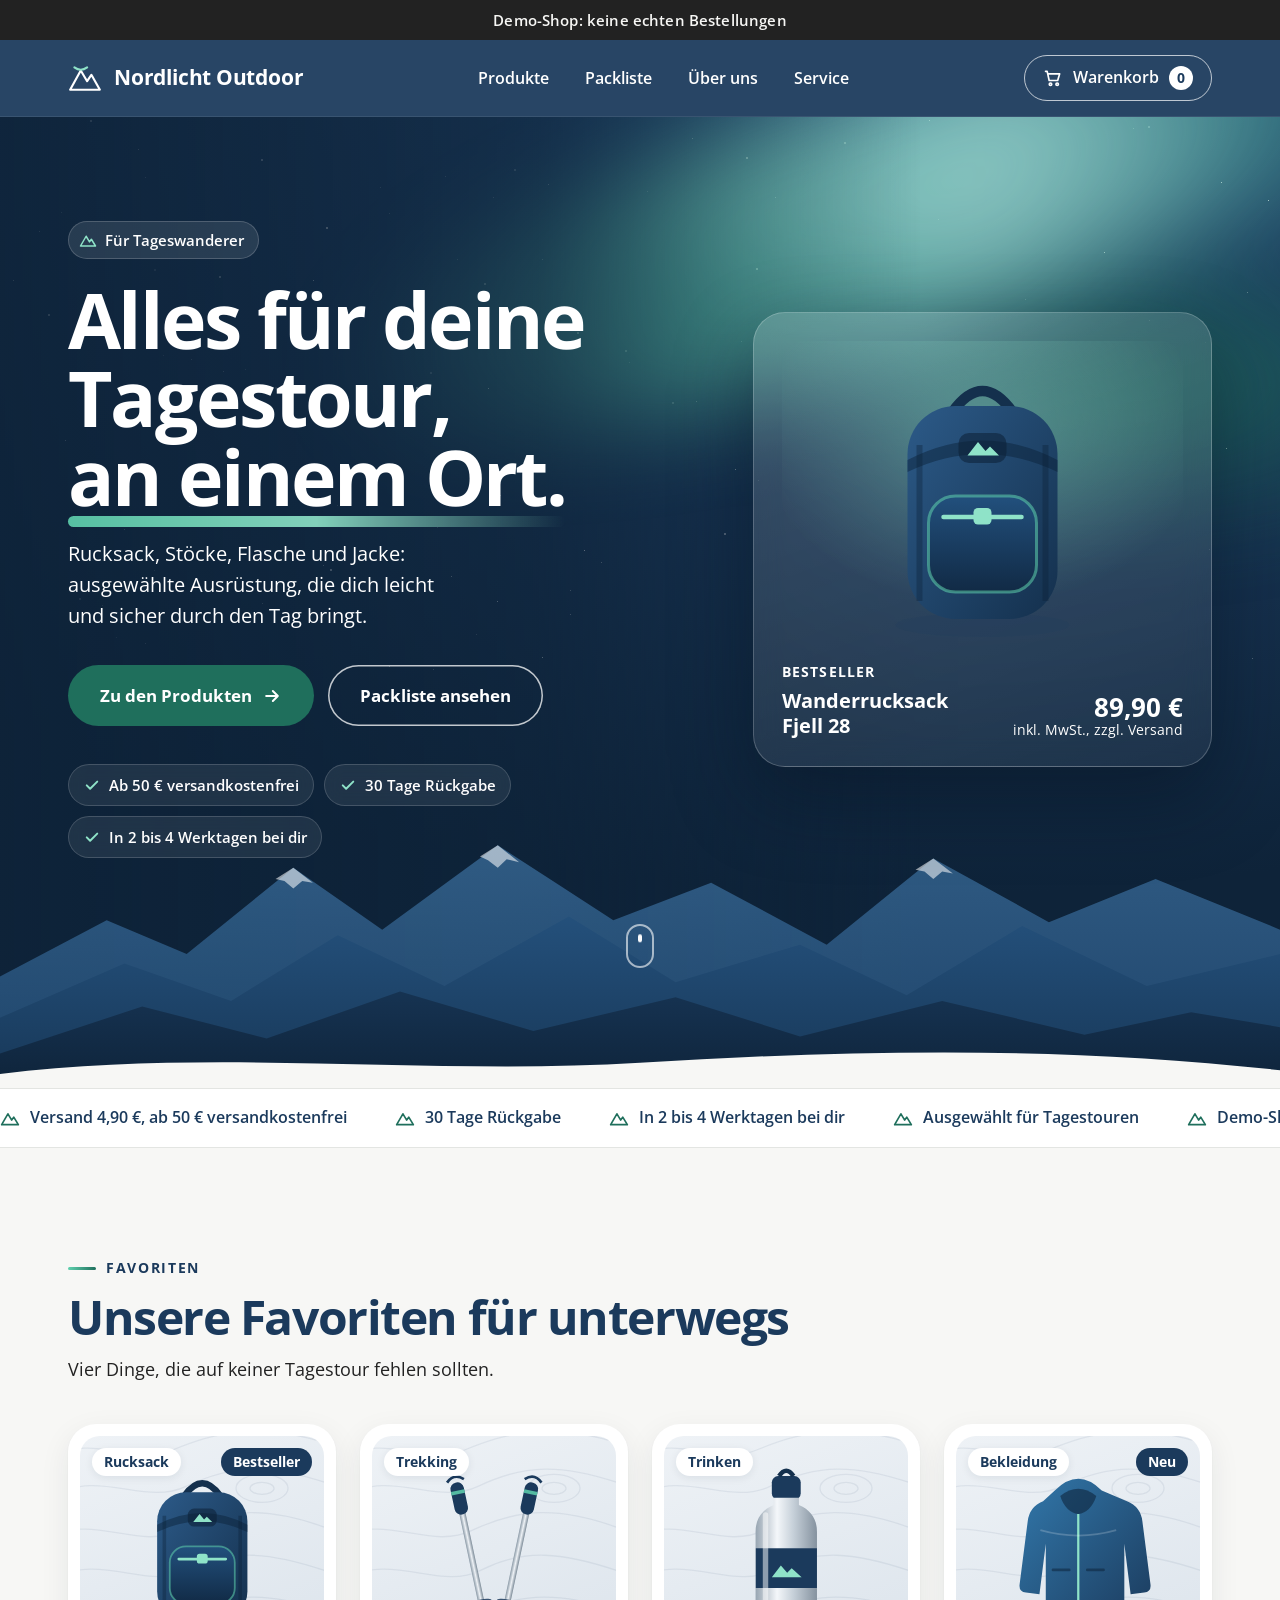
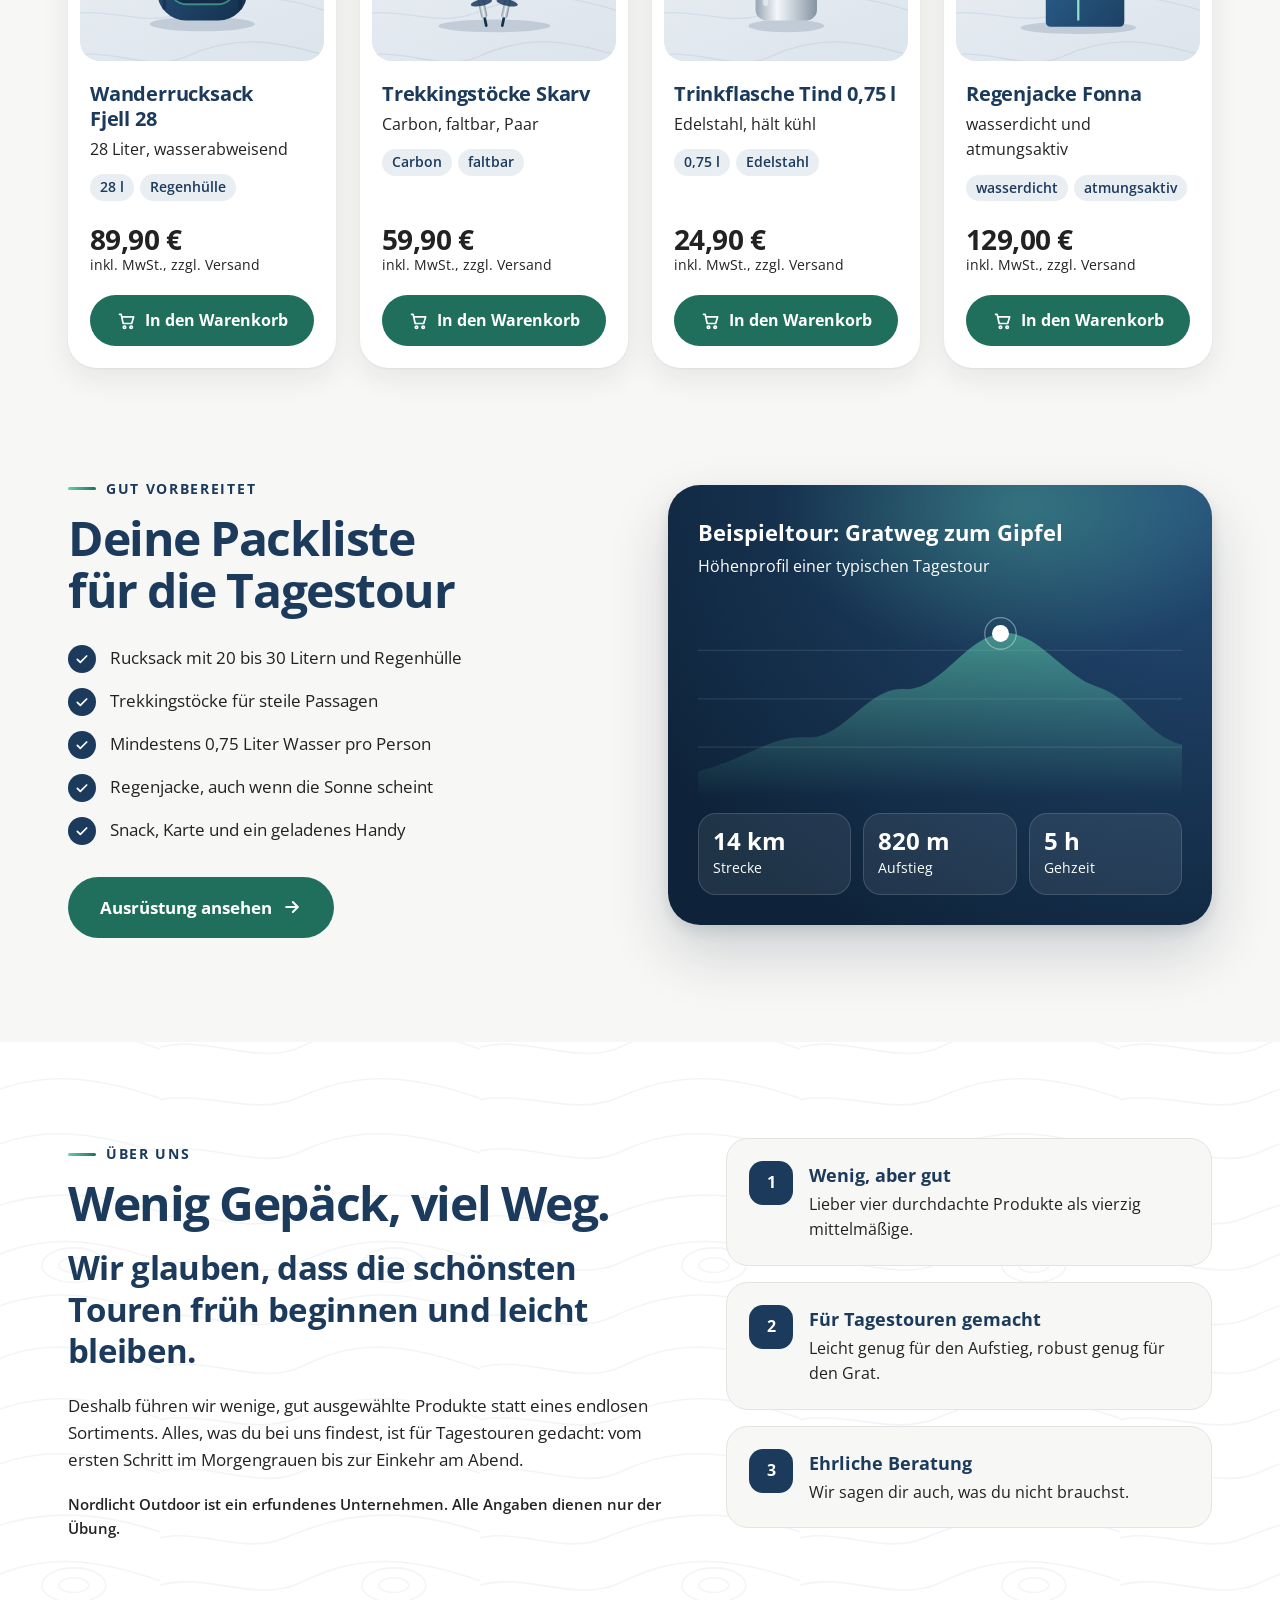
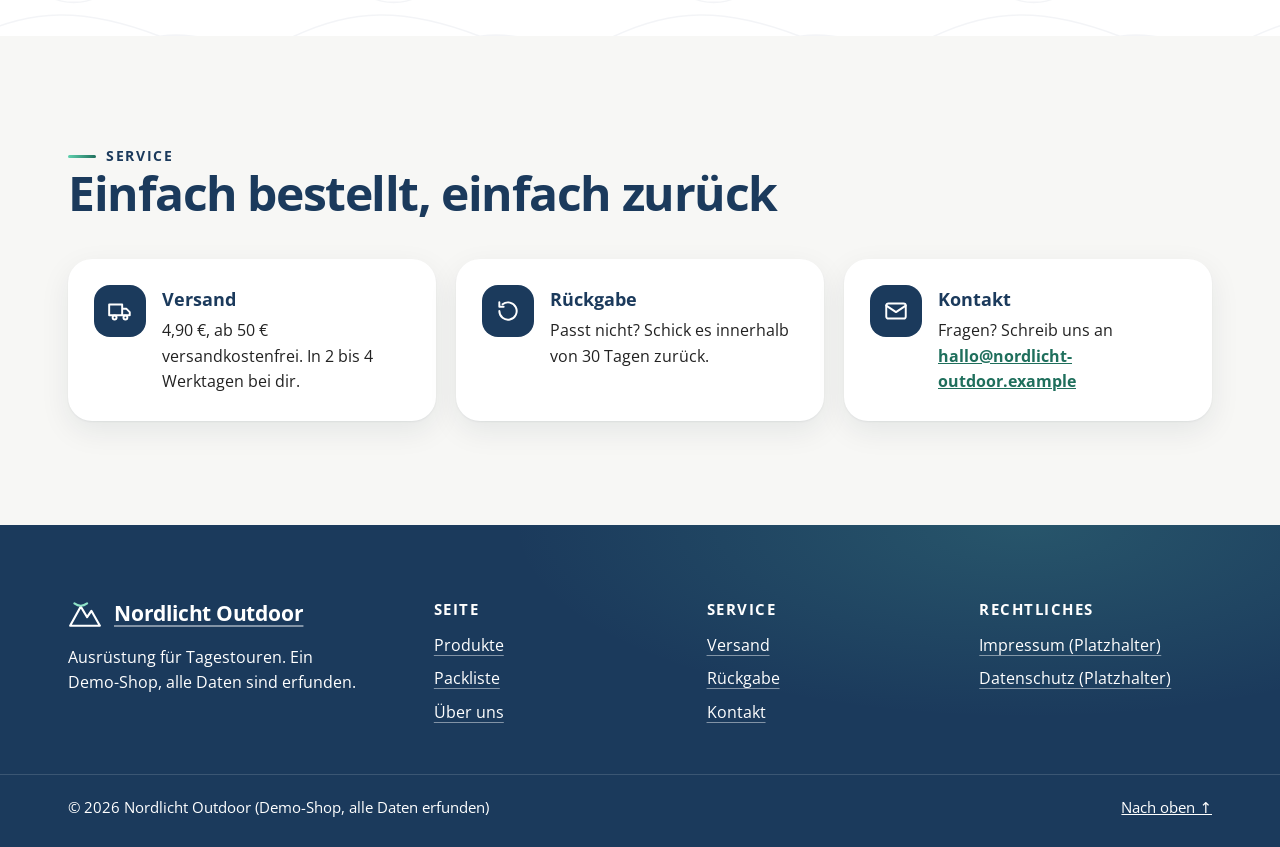
==== website/index.html @ 781b8c74 "Projektstruktur für Demo-Shop Nordlicht Outdoor - website/index.html, css/style.css, js/app.js und l" ====
<!DOCTYPE html>
<html lang="de">
<head>
<meta charset="utf-8">
<meta name="viewport" content="width=device-width, initial-scale=1">
<meta http-equiv="Content-Security-Policy" content="default-src 'none'; style-src 'self'; script-src 'self'; font-src 'self'; img-src data:">
<meta name="description" content="Demo-Shop für Wanderausrüstung: Rucksäcke, Trekkingstöcke, Trinkflaschen und Regenjacken für deine Tagestour.">
<title>Nordlicht Outdoor – Alles für deine Tagestour, an einem Ort.</title>
<!--
  Nordlicht Outdoor · Startseite · Entwurf v2 (24.11.2026)
  Demo-Shop für den Kurs: Alle Produkte, Preise und Daten sind erfunden.
  Nur HTML und CSS. Andockpunkte für JavaScript (Mittwoch):
  - data-cart-count   Zähler im Warenkorb-Button
  - data-add-to-cart  Buttons in den Produktkarten; Daten am Artikel: data-id, data-name, data-price, data-category
  Eine einzige Startseite: Die Navigation springt zu den Abschnitten dieser Seite.
  - data-nav          Navigation, später als Menü fürs Handy
-->
<link rel="stylesheet" href="css/style.css">
<script src="js/app.js" defer></script>
</head>
<body>
<a class="skip" href="#inhalt">Zum Inhalt springen</a>
<div class="demo" role="note">Demo-Shop: keine echten Bestellungen</div>

<header class="site">
  <div class="wrap">
    <a class="logo" href="#top" aria-label="Nordlicht Outdoor, Startseite"><svg viewBox="0 0 32 32" aria-hidden="true" fill="none" stroke="#FFFFFF" stroke-width="2" stroke-linejoin="round" stroke-linecap="round"><path d="M2 27 12 9l6 10 4-6 8 14z"/><path d="M6 6c4 3 8 3 12 0" stroke="#8FE3C8"/></svg>Nordlicht Outdoor</a>
    <button class="menu-btn" type="button" aria-expanded="false" aria-controls="hauptnav" hidden>Menü</button>
    <nav id="hauptnav" aria-label="Hauptnavigation" data-nav>
      <ul>
        <li><a href="#produkte">Produkte</a></li>
        <li><a href="#packliste">Packliste</a></li>
        <li><a href="#ueber-uns">Über uns</a></li>
        <li><a href="#service">Service</a></li>
      </ul>
    </nav>
    <a class="cart" href="#" aria-label="Warenkorb, 0 Artikel"><svg viewBox="0 0 24 24" aria-hidden="true" fill="none" stroke="currentColor" stroke-width="2" stroke-linecap="round" stroke-linejoin="round"><path d="M3 4h2l2.4 11h10.2L20 7H6.2"/><circle cx="9" cy="19.5" r="1.5"/><circle cx="17" cy="19.5" r="1.5"/></svg><span class="cart-text">Warenkorb</span><span class="cart-count" data-cart-count>0</span></a>
  </div>
</header>

<main id="inhalt">
  <section class="hero" id="top" aria-labelledby="titel">
    <div class="himmel" aria-hidden="true"><span class="sterne"></span></div>
    <div class="aurora" aria-hidden="true"><span class="a1"></span><span class="a2"></span><span class="a3"></span></div>
    <div class="wrap">
      <div>
        <p class="eyebrow"><svg viewBox="0 0 24 24" aria-hidden="true" fill="none" stroke="currentColor" stroke-width="2" stroke-linecap="round" stroke-linejoin="round"><path d="M2 20 9.5 7l4.5 7.5 2.5-3.5L22 20z"/></svg>Für Tageswanderer</p>
        <h1 id="titel">Alles für deine Tagestour, <span class="glanz">an einem Ort.</span></h1>
        <p class="lead">Rucksack, Stöcke, Flasche und Jacke: ausgewählte Ausrüstung, die dich leicht und sicher durch den Tag bringt.</p>
        <div class="aktionen">
          <a class="btn gross" href="#produkte">Zu den Produkten <svg viewBox="0 0 24 24" aria-hidden="true" fill="none" stroke="currentColor" stroke-width="2.4" stroke-linecap="round" stroke-linejoin="round"><path d="M5 12h14M13 6l6 6-6 6"/></svg></a>
          <a class="btn gross hell" href="#packliste">Packliste ansehen</a>
        </div>
        <ul class="vertrauen" aria-label="Unsere Leistungen">
          <li><svg viewBox="0 0 24 24" aria-hidden="true" fill="none" stroke="currentColor" stroke-width="2.6" stroke-linecap="round" stroke-linejoin="round"><path d="m5 12.5 4.5 4.5L19 7.5"/></svg>Ab 50&nbsp;€ versandkostenfrei</li>
          <li><svg viewBox="0 0 24 24" aria-hidden="true" fill="none" stroke="currentColor" stroke-width="2.6" stroke-linecap="round" stroke-linejoin="round"><path d="m5 12.5 4.5 4.5L19 7.5"/></svg>30 Tage Rückgabe</li>
          <li><svg viewBox="0 0 24 24" aria-hidden="true" fill="none" stroke="currentColor" stroke-width="2.6" stroke-linecap="round" stroke-linejoin="round"><path d="m5 12.5 4.5 4.5L19 7.5"/></svg>In 2 bis 4 Werktagen bei dir</li>
        </ul>
      </div>
      <figure class="spot">
        <div class="spot-bild"><svg viewBox="0 0 200 200" aria-hidden="true">
  <defs>
    <linearGradient id="h1k" x1="0" y1="0" x2="1" y2="1"><stop offset="0" stop-color="#2C5A88"/><stop offset="1" stop-color="#14304D"/></linearGradient>
    <linearGradient id="h1f" x1="0" y1="0" x2="0" y2="1"><stop offset="0" stop-color="#22507D"/><stop offset="1" stop-color="#112A45"/></linearGradient>
  </defs>
  <ellipse cx="100" cy="184" rx="58" ry="8" fill="#1B3A5C" opacity=".16"/>
  <path d="M80 42q20-28 40 0" fill="none" stroke="#14304D" stroke-width="7" stroke-linecap="round"/>
  <rect x="50" y="38" width="100" height="142" rx="32" fill="url(#h1k)"/>
  <path d="M50 74q50-26 100 0v8q-50-24-100 0z" fill="#0B2036" opacity=".45"/>
  <rect x="64" y="98" width="72" height="64" rx="18" fill="url(#h1f)" stroke="#5FD1AE" stroke-opacity=".55" stroke-width="2"/>
  <path d="M74 112h52" stroke="#8FE3C8" stroke-width="3" stroke-linecap="round"/>
  <rect x="94" y="106" width="12" height="11" rx="3" fill="#8FE3C8"/>
  <path d="M58 64v104M142 64v104" stroke="#0B2036" stroke-width="4" opacity=".35"/>
  <rect x="84" y="56" width="32" height="20" rx="7" fill="#0B2036" opacity=".55"/>
  <path d="M90 71l7-9 5 6 3-3 6 6z" fill="#8FE3C8"/>
</svg></div>
        <figcaption>
          <div><span class="spot-label">Bestseller</span><span class="spot-name">Wanderrucksack Fjell 28</span></div>
          <div class="spot-preis">89,90&nbsp;€<small>inkl. MwSt., zzgl. Versand</small></div>
        </figcaption>
      </figure>
    </div>
    <span class="scroll-hinweis" aria-hidden="true"></span>
    <svg class="berge" viewBox="0 0 1440 320" preserveAspectRatio="none" aria-hidden="true">
      <defs>
        <linearGradient id="b1" x1="0" y1="0" x2="0" y2="1"><stop offset="0" stop-color="#3B6E9C"/><stop offset="1" stop-color="#25507B"/></linearGradient>
        <linearGradient id="b2" x1="0" y1="0" x2="0" y2="1"><stop offset="0" stop-color="#24507B"/><stop offset="1" stop-color="#173757"/></linearGradient>
        <linearGradient id="b3" x1="0" y1="0" x2="0" y2="1"><stop offset="0" stop-color="#163352"/><stop offset="1" stop-color="#0E2339"/></linearGradient>
      </defs>
      <path d="M0 200 120 140 210 176 330 84 430 150 560 60 690 140 800 100 930 166 1050 74 1180 142 1300 96 1440 150V320H0Z" fill="url(#b1)" opacity=".75"/>
      <path d="M310 96 330 84 352 100 340 98 330 106 320 98ZM540 72 560 60 584 78 570 75 560 84 549 76ZM1030 86 1050 74 1072 90 1060 88 1050 96 1040 88Z" fill="#FFFFFF" opacity=".55"/>
      <path d="M0 244 140 186 260 226 380 156 500 210 640 136 760 206 900 166 1020 220 1150 146 1290 210 1440 176V320H0Z" fill="url(#b2)"/>
      <path d="M0 282 160 232 300 266 450 216 600 258 760 222 900 264 1060 226 1220 262 1340 238 1440 254V320H0Z" fill="url(#b3)"/>
      <path d="M0 304C240 276 480 306 720 292S1200 274 1440 300V320H0Z" fill="#F7F7F5"/>
    </svg>
  </section>

  <section class="band" aria-label="Versand und Service">
    <div class="band-spur"><ul class="band-gruppe"><li><svg viewBox="0 0 24 24" aria-hidden="true" fill="none" stroke="currentColor" stroke-width="2" stroke-linecap="round" stroke-linejoin="round"><path d="M2 20 9.5 7l4.5 7.5 2.5-3.5L22 20z"/></svg>Versand 4,90&nbsp;€, ab 50&nbsp;€ versandkostenfrei</li><li><svg viewBox="0 0 24 24" aria-hidden="true" fill="none" stroke="currentColor" stroke-width="2" stroke-linecap="round" stroke-linejoin="round"><path d="M2 20 9.5 7l4.5 7.5 2.5-3.5L22 20z"/></svg>30 Tage Rückgabe</li><li><svg viewBox="0 0 24 24" aria-hidden="true" fill="none" stroke="currentColor" stroke-width="2" stroke-linecap="round" stroke-linejoin="round"><path d="M2 20 9.5 7l4.5 7.5 2.5-3.5L22 20z"/></svg>In 2 bis 4 Werktagen bei dir</li><li><svg viewBox="0 0 24 24" aria-hidden="true" fill="none" stroke="currentColor" stroke-width="2" stroke-linecap="round" stroke-linejoin="round"><path d="M2 20 9.5 7l4.5 7.5 2.5-3.5L22 20z"/></svg>Ausgewählt für Tagestouren</li><li><svg viewBox="0 0 24 24" aria-hidden="true" fill="none" stroke="currentColor" stroke-width="2" stroke-linecap="round" stroke-linejoin="round"><path d="M2 20 9.5 7l4.5 7.5 2.5-3.5L22 20z"/></svg>Demo-Shop: alle Daten erfunden</li></ul><ul class="band-gruppe" aria-hidden="true"><li><svg viewBox="0 0 24 24" aria-hidden="true" fill="none" stroke="currentColor" stroke-width="2" stroke-linecap="round" stroke-linejoin="round"><path d="M2 20 9.5 7l4.5 7.5 2.5-3.5L22 20z"/></svg>Versand 4,90&nbsp;€, ab 50&nbsp;€ versandkostenfrei</li><li><svg viewBox="0 0 24 24" aria-hidden="true" fill="none" stroke="currentColor" stroke-width="2" stroke-linecap="round" stroke-linejoin="round"><path d="M2 20 9.5 7l4.5 7.5 2.5-3.5L22 20z"/></svg>30 Tage Rückgabe</li><li><svg viewBox="0 0 24 24" aria-hidden="true" fill="none" stroke="currentColor" stroke-width="2" stroke-linecap="round" stroke-linejoin="round"><path d="M2 20 9.5 7l4.5 7.5 2.5-3.5L22 20z"/></svg>In 2 bis 4 Werktagen bei dir</li><li><svg viewBox="0 0 24 24" aria-hidden="true" fill="none" stroke="currentColor" stroke-width="2" stroke-linecap="round" stroke-linejoin="round"><path d="M2 20 9.5 7l4.5 7.5 2.5-3.5L22 20z"/></svg>Ausgewählt für Tagestouren</li><li><svg viewBox="0 0 24 24" aria-hidden="true" fill="none" stroke="currentColor" stroke-width="2" stroke-linecap="round" stroke-linejoin="round"><path d="M2 20 9.5 7l4.5 7.5 2.5-3.5L22 20z"/></svg>Demo-Shop: alle Daten erfunden</li></ul></div>
  </section>

  <section class="abschnitt" id="produkte" aria-labelledby="produkte-titel">
    <div class="wrap">
      <div class="kopfzeile">
        <div><p class="label">Favoriten</p><h2 id="produkte-titel">Unsere Favoriten für unterwegs</h2><p class="unter">Vier Dinge, die auf keiner Tagestour fehlen sollten.</p></div>
      </div>
      <ul class="grid">
        <li class="reveal">
          <article class="card" data-product data-id="fjell-28" data-name="Wanderrucksack Fjell 28" data-price="89.90" data-category="rucksaecke">
            <div class="bild">
              <span class="chip">Rucksack</span><span class="badge">Bestseller</span>
              <svg viewBox="0 0 200 200" role="img" aria-label="Illustration: Wanderrucksack Fjell 28">
  <defs>
    <linearGradient id="p1k" x1="0" y1="0" x2="1" y2="1"><stop offset="0" stop-color="#2C5A88"/><stop offset="1" stop-color="#14304D"/></linearGradient>
    <linearGradient id="p1f" x1="0" y1="0" x2="0" y2="1"><stop offset="0" stop-color="#22507D"/><stop offset="1" stop-color="#112A45"/></linearGradient>
  </defs>
  <ellipse cx="100" cy="184" rx="58" ry="8" fill="#1B3A5C" opacity=".16"/>
  <path d="M80 42q20-28 40 0" fill="none" stroke="#14304D" stroke-width="7" stroke-linecap="round"/>
  <rect x="50" y="38" width="100" height="142" rx="32" fill="url(#p1k)"/>
  <path d="M50 74q50-26 100 0v8q-50-24-100 0z" fill="#0B2036" opacity=".45"/>
  <rect x="64" y="98" width="72" height="64" rx="18" fill="url(#p1f)" stroke="#5FD1AE" stroke-opacity=".55" stroke-width="2"/>
  <path d="M74 112h52" stroke="#8FE3C8" stroke-width="3" stroke-linecap="round"/>
  <rect x="94" y="106" width="12" height="11" rx="3" fill="#8FE3C8"/>
  <path d="M58 64v104M142 64v104" stroke="#0B2036" stroke-width="4" opacity=".35"/>
  <rect x="84" y="56" width="32" height="20" rx="7" fill="#0B2036" opacity=".55"/>
  <path d="M90 71l7-9 5 6 3-3 6 6z" fill="#8FE3C8"/>
</svg>
            </div>
            <div class="body">
              <h3>Wanderrucksack Fjell 28</h3>
              <p class="info">28 Liter, wasserabweisend</p>
              <ul class="tags" aria-label="Merkmale"><li>28 l</li><li>Regenhülle</li></ul>
              <p class="price">89,90&nbsp;€<small>inkl. MwSt., zzgl. Versand</small></p>
              <button class="btn block" type="button" data-add-to-cart><svg viewBox="0 0 24 24" aria-hidden="true" fill="none" stroke="currentColor" stroke-width="2" stroke-linecap="round" stroke-linejoin="round"><path d="M3 4h2l2.4 11h10.2L20 7H6.2"/><circle cx="9" cy="19.5" r="1.5"/><circle cx="17" cy="19.5" r="1.5"/></svg>In den Warenkorb</button>
            </div>
          </article>
        </li>
        <li class="reveal">
          <article class="card" data-product data-id="skarv" data-name="Trekkingstöcke Skarv" data-price="59.90" data-category="stoecke">
            <div class="bild">
              <span class="chip">Trekking</span>
              <svg viewBox="0 0 200 200" role="img" aria-label="Illustration: Trekkingstöcke Skarv">
  <defs><linearGradient id="p2s" x1="0" y1="0" x2="1" y2="0"><stop offset="0" stop-color="#8A99A6"/><stop offset=".5" stop-color="#EEF2F6"/><stop offset="1" stop-color="#7B8A97"/></linearGradient></defs>
  <ellipse cx="100" cy="186" rx="62" ry="7" fill="#1B3A5C" opacity=".16"/>
  <g transform="rotate(-12 100 100)">
    <rect x="70" y="40" width="7" height="134" rx="3.5" fill="url(#p2s)"/>
    <rect x="66" y="20" width="15" height="36" rx="7" fill="#1B3A5C"/>
    <rect x="66" y="29" width="15" height="4" fill="#5FD1AE" opacity=".85"/>
    <path d="M64 18q9.5-9 19 0" fill="none" stroke="#1B3A5C" stroke-width="3"/>
    <ellipse cx="73.5" cy="156" rx="12" ry="3.6" fill="#1B3A5C" opacity=".85"/>
    <path d="M73.5 174v8" stroke="#14304D" stroke-width="3" stroke-linecap="round"/>
  </g>
  <g transform="rotate(12 100 100)">
    <rect x="123" y="40" width="7" height="134" rx="3.5" fill="url(#p2s)"/>
    <rect x="119" y="20" width="15" height="36" rx="7" fill="#1B3A5C"/>
    <rect x="119" y="29" width="15" height="4" fill="#5FD1AE" opacity=".85"/>
    <path d="M117 18q9.5-9 19 0" fill="none" stroke="#1B3A5C" stroke-width="3"/>
    <ellipse cx="126.5" cy="156" rx="12" ry="3.6" fill="#1B3A5C" opacity=".85"/>
    <path d="M126.5 174v8" stroke="#14304D" stroke-width="3" stroke-linecap="round"/>
  </g>
</svg>
            </div>
            <div class="body">
              <h3>Trekkingstöcke Skarv</h3>
              <p class="info">Carbon, faltbar, Paar</p>
              <ul class="tags" aria-label="Merkmale"><li>Carbon</li><li>faltbar</li></ul>
              <p class="price">59,90&nbsp;€<small>inkl. MwSt., zzgl. Versand</small></p>
              <button class="btn block" type="button" data-add-to-cart><svg viewBox="0 0 24 24" aria-hidden="true" fill="none" stroke="currentColor" stroke-width="2" stroke-linecap="round" stroke-linejoin="round"><path d="M3 4h2l2.4 11h10.2L20 7H6.2"/><circle cx="9" cy="19.5" r="1.5"/><circle cx="17" cy="19.5" r="1.5"/></svg>In den Warenkorb</button>
            </div>
          </article>
        </li>
        <li class="reveal">
          <article class="card" data-product data-id="tind-075" data-name="Trinkflasche Tind 0,75 l" data-price="24.90" data-category="trinken">
            <div class="bild">
              <span class="chip">Trinken</span>
              <svg viewBox="0 0 200 200" role="img" aria-label="Illustration: Trinkflasche Tind 0,75 l">
  <defs>
    <linearGradient id="p3st" x1="0" y1="0" x2="1" y2="0"><stop offset="0" stop-color="#97A5B2"/><stop offset=".35" stop-color="#F4F7FA"/><stop offset=".62" stop-color="#C5CFD8"/><stop offset="1" stop-color="#85929F"/></linearGradient>
    <clipPath id="p3c"><path d="M86 44h28v8c14 6 20 16 20 30v86a12 12 0 0 1-12 12h-44a12 12 0 0 1-12-12V82c0-14 6-24 20-30z"/></clipPath>
  </defs>
  <ellipse cx="100" cy="186" rx="42" ry="7" fill="#1B3A5C" opacity=".16"/>
  <rect x="84" y="20" width="32" height="26" rx="7" fill="#1B3A5C"/>
  <path d="M92 20q8-12 16 0" fill="none" stroke="#14304D" stroke-width="5"/>
  <path d="M86 44h28v8c14 6 20 16 20 30v86a12 12 0 0 1-12 12h-44a12 12 0 0 1-12-12V82c0-14 6-24 20-30z" fill="url(#p3st)"/>
  <g clip-path="url(#p3c)">
    <rect x="60" y="100" width="80" height="44" fill="#1B3A5C"/>
    <path d="M84 132l10-13 7 8 5-5 11 10z" fill="#8FE3C8"/>
  </g>
  <rect x="74" y="60" width="6" height="104" rx="3" fill="#FFFFFF" opacity=".5"/>
</svg>
            </div>
            <div class="body">
              <h3>Trinkflasche Tind 0,75 l</h3>
              <p class="info">Edelstahl, hält kühl</p>
              <ul class="tags" aria-label="Merkmale"><li>0,75 l</li><li>Edelstahl</li></ul>
              <p class="price">24,90&nbsp;€<small>inkl. MwSt., zzgl. Versand</small></p>
              <button class="btn block" type="button" data-add-to-cart><svg viewBox="0 0 24 24" aria-hidden="true" fill="none" stroke="currentColor" stroke-width="2" stroke-linecap="round" stroke-linejoin="round"><path d="M3 4h2l2.4 11h10.2L20 7H6.2"/><circle cx="9" cy="19.5" r="1.5"/><circle cx="17" cy="19.5" r="1.5"/></svg>In den Warenkorb</button>
            </div>
          </article>
        </li>
        <li class="reveal">
          <article class="card" data-product data-id="fonna" data-name="Regenjacke Fonna" data-price="129.00" data-category="bekleidung">
            <div class="bild">
              <span class="chip">Bekleidung</span><span class="badge">Neu</span>
              <svg viewBox="0 0 200 200" role="img" aria-label="Illustration: Regenjacke Fonna">
  <defs><linearGradient id="p4j" x1="0" y1="0" x2="1" y2="1"><stop offset="0" stop-color="#3278AB"/><stop offset="1" stop-color="#1B3A5C"/></linearGradient></defs>
  <ellipse cx="100" cy="188" rx="64" ry="7" fill="#1B3A5C" opacity=".16"/>
  <path d="M74 36q26-26 52 0l28 12q15 6 17 22l9 70q1 8-7 9l-15 2-7-56v86q0 6-6 6H70q-6 0-6-6V95l-7 56-15-2q-8-1-7-9l9-70q2-16 17-22z" fill="url(#p4j)"/>
  <path d="M80 42q20-16 40 0q-6 18-20 20q-14-2-20-20z" fill="#0B2036" opacity=".55"/>
  <path d="M100 62v118" stroke="#8FE3C8" stroke-width="2.5"/>
  <path d="M72 124h18M110 124h18" stroke="#0B2036" stroke-width="3" stroke-linecap="round" opacity=".5"/>
  <path d="M58 80q42 12 84 0" stroke="#FFFFFF" stroke-opacity=".2" stroke-width="2" fill="none"/>
</svg>
            </div>
            <div class="body">
              <h3>Regenjacke Fonna</h3>
              <p class="info">wasserdicht und atmungsaktiv</p>
              <ul class="tags" aria-label="Merkmale"><li>wasserdicht</li><li>atmungsaktiv</li></ul>
              <p class="price">129,00&nbsp;€<small>inkl. MwSt., zzgl. Versand</small></p>
              <button class="btn block" type="button" data-add-to-cart><svg viewBox="0 0 24 24" aria-hidden="true" fill="none" stroke="currentColor" stroke-width="2" stroke-linecap="round" stroke-linejoin="round"><path d="M3 4h2l2.4 11h10.2L20 7H6.2"/><circle cx="9" cy="19.5" r="1.5"/><circle cx="17" cy="19.5" r="1.5"/></svg>In den Warenkorb</button>
            </div>
          </article>
        </li>
      </ul>
    </div>
  </section>

  <section class="abschnitt" id="packliste" aria-labelledby="pack-titel">
    <div class="wrap packliste">
      <div class="reveal">
        <p class="label">Gut vorbereitet</p>
        <h2 id="pack-titel">Deine Packliste für die Tagestour</h2>
        <ul class="liste">
          <li><span class="haken"><svg viewBox="0 0 24 24" aria-hidden="true" fill="none" stroke="currentColor" stroke-width="2.6" stroke-linecap="round" stroke-linejoin="round"><path d="m5 12.5 4.5 4.5L19 7.5"/></svg></span>Rucksack mit 20 bis 30 Litern und Regenhülle</li>
          <li><span class="haken"><svg viewBox="0 0 24 24" aria-hidden="true" fill="none" stroke="currentColor" stroke-width="2.6" stroke-linecap="round" stroke-linejoin="round"><path d="m5 12.5 4.5 4.5L19 7.5"/></svg></span>Trekkingstöcke für steile Passagen</li>
          <li><span class="haken"><svg viewBox="0 0 24 24" aria-hidden="true" fill="none" stroke="currentColor" stroke-width="2.6" stroke-linecap="round" stroke-linejoin="round"><path d="m5 12.5 4.5 4.5L19 7.5"/></svg></span>Mindestens 0,75 Liter Wasser pro Person</li>
          <li><span class="haken"><svg viewBox="0 0 24 24" aria-hidden="true" fill="none" stroke="currentColor" stroke-width="2.6" stroke-linecap="round" stroke-linejoin="round"><path d="m5 12.5 4.5 4.5L19 7.5"/></svg></span>Regenjacke, auch wenn die Sonne scheint</li>
          <li><span class="haken"><svg viewBox="0 0 24 24" aria-hidden="true" fill="none" stroke="currentColor" stroke-width="2.6" stroke-linecap="round" stroke-linejoin="round"><path d="m5 12.5 4.5 4.5L19 7.5"/></svg></span>Snack, Karte und ein geladenes Handy</li>
        </ul>
        <a class="btn gross" href="#produkte">Ausrüstung ansehen <svg viewBox="0 0 24 24" aria-hidden="true" fill="none" stroke="currentColor" stroke-width="2.4" stroke-linecap="round" stroke-linejoin="round"><path d="M5 12h14M13 6l6 6-6 6"/></svg></a>
      </div>
      <div class="tour reveal">
        <h3>Beispieltour: Gratweg zum Gipfel</h3>
        <p>Höhenprofil einer typischen Tagestour</p>
        <svg viewBox="0 0 400 160" aria-hidden="true">
            <defs><linearGradient id="hp" x1="0" y1="0" x2="0" y2="1"><stop offset="0" stop-color="#5FD1AE" stop-opacity=".55"/><stop offset="1" stop-color="#5FD1AE" stop-opacity="0"/></linearGradient></defs>
            <path d="M0 40H400M0 80H400M0 120H400" stroke="#FFFFFF" stroke-opacity=".1"/>
            <path d="M0 140C40 130 60 110 90 112S140 70 170 72 220 30 250 26 300 60 330 70 370 110 400 118V160H0Z" fill="url(#hp)"/>
            <path class="linie" d="M0 140C40 130 60 110 90 112S140 70 170 72 220 30 250 26 300 60 330 70 370 110 400 118" fill="none" stroke="#8FE3C8" stroke-width="3" stroke-linecap="round"/>
            <circle cx="250" cy="26" r="7" fill="#FFFFFF"/><circle cx="250" cy="26" r="13" fill="none" stroke="#FFFFFF" stroke-opacity=".4"/>
          </svg>
        <ul class="werte">
          <li><b>14&nbsp;km</b><span>Strecke</span></li>
          <li><b>820&nbsp;m</b><span>Aufstieg</span></li>
          <li><b>5&nbsp;h</b><span>Gehzeit</span></li>
        </ul>
      </div>
    </div>
  </section>

  <section class="ueber" id="ueber-uns" aria-labelledby="ueber-titel">
    <div class="wrap">
      <div class="reveal">
        <p class="label">Über uns</p>
        <h2 id="ueber-titel">Wenig Gepäck, viel Weg.</h2>
        <p class="zitat">Wir glauben, dass die schönsten Touren früh beginnen und leicht bleiben.</p>
        <p class="text">Deshalb führen wir wenige, gut ausgewählte Produkte statt eines endlosen Sortiments. Alles, was du bei uns findest, ist für Tagestouren gedacht: vom ersten Schritt im Morgengrauen bis zur Einkehr am Abend.</p>
        <p class="fiktiv">Nordlicht Outdoor ist ein erfundenes Unternehmen. Alle Angaben dienen nur der Übung.</p>
      </div>
      <ul class="prinzipien">
        <li class="reveal"><span class="nr">1</span><div><h3>Wenig, aber gut</h3><p>Lieber vier durchdachte Produkte als vierzig mittelmäßige.</p></div></li>
        <li class="reveal"><span class="nr">2</span><div><h3>Für Tagestouren gemacht</h3><p>Leicht genug für den Aufstieg, robust genug für den Grat.</p></div></li>
        <li class="reveal"><span class="nr">3</span><div><h3>Ehrliche Beratung</h3><p>Wir sagen dir auch, was du nicht brauchst.</p></div></li>
      </ul>
    </div>
  </section>

  <section class="abschnitt service" id="service" aria-labelledby="service-titel">
    <div class="wrap">
      <div class="kopfzeile"><div><p class="label">Service</p><h2 id="service-titel">Einfach bestellt, einfach zurück</h2></div></div>
      <ul>
        <li class="reveal"><span class="ico"><svg viewBox="0 0 24 24" aria-hidden="true" fill="none" stroke="currentColor" stroke-width="1.8" stroke-linecap="round" stroke-linejoin="round"><path d="M2 6h12v10H2zM14 10h4l3 3v3h-7"/><circle cx="7" cy="18" r="1.8"/><circle cx="17" cy="18" r="1.8"/></svg></span><div><h3>Versand</h3><p>4,90&nbsp;€, ab 50&nbsp;€ versandkostenfrei. In 2 bis 4 Werktagen bei dir.</p></div></li>
        <li class="reveal"><span class="ico"><svg viewBox="0 0 24 24" aria-hidden="true" fill="none" stroke="currentColor" stroke-width="1.8" stroke-linecap="round" stroke-linejoin="round"><path d="M4 12a8 8 0 1 0 3-6.2M4 4v4h4"/></svg></span><div><h3>Rückgabe</h3><p>Passt nicht? Schick es innerhalb von 30 Tagen zurück.</p></div></li>
        <li class="reveal"><span class="ico"><svg viewBox="0 0 24 24" aria-hidden="true" fill="none" stroke="currentColor" stroke-width="1.8" stroke-linecap="round" stroke-linejoin="round"><rect x="3" y="5" width="18" height="14" rx="2"/><path d="m3 7 9 6 9-6"/></svg></span><div><h3>Kontakt</h3><p>Fragen? Schreib uns an <a href="#">hallo@nordlicht-outdoor.example</a></p></div></li>
      </ul>
    </div>
  </section>
</main>

<footer class="site">
  <div class="wrap fuss">
    <div>
      <a class="logo" href="#top" aria-label="Nordlicht Outdoor, nach oben"><svg viewBox="0 0 32 32" aria-hidden="true" fill="none" stroke="#FFFFFF" stroke-width="2" stroke-linejoin="round" stroke-linecap="round"><path d="M2 27 12 9l6 10 4-6 8 14z"/><path d="M6 6c4 3 8 3 12 0" stroke="#8FE3C8"/></svg>Nordlicht Outdoor</a>
      <p>Ausrüstung für Tagestouren. Ein Demo-Shop, alle Daten sind erfunden.</p>
    </div>
    <div><h3>Seite</h3><ul><li><a href="#produkte">Produkte</a></li><li><a href="#packliste">Packliste</a></li><li><a href="#ueber-uns">Über uns</a></li></ul></div>
    <div><h3>Service</h3><ul><li><a href="#service">Versand</a></li><li><a href="#service">Rückgabe</a></li><li><a href="#service">Kontakt</a></li></ul></div>
    <div><h3>Rechtliches</h3><ul><li><a href="#">Impressum (Platzhalter)</a></li><li><a href="#">Datenschutz (Platzhalter)</a></li></ul></div>
  </div>
  <div class="fuss-unten">
    <div class="wrap"><span>© 2026 Nordlicht Outdoor (Demo-Shop, alle Daten erfunden)</span><a class="hoch" href="#top">Nach oben ↑</a></div>
  </div>
</footer>
</body>
</html>
---- website/css/style.css ----
@font-face {
  font-family: "Open Sans";
  src: url("../fonts/open-sans.woff2") format("woff2");
  font-weight: 400 700;
  font-style: normal;
  font-display: swap;
}

:root {
  --nachtblau: #1B3A5C;
  --nacht-tief: #0E2339;
  --nacht-hell: #25507B;
  --tannengruen: #1F6F5C;
  --tannengruen-dunkel: #185646;
  --hellgrau: #F7F7F5;
  --text: #222222;
  --weiss: #FFFFFF;
  --linie: #E3E5E2;
  --tint: #E9EEF3;
  --polar: #5FD1AE;
  --polar-hell: #8FE3C8;
  --schatten: 0 1px 2px rgba(14,35,57,.06), 0 10px 30px rgba(14,35,57,.08);
  --schatten-hover: 0 6px 14px rgba(14,35,57,.10), 0 28px 60px rgba(14,35,57,.18);
}
* { box-sizing: border-box; }
html { scroll-behavior: smooth; scroll-padding-top: 96px; }
body { margin: 0; background: var(--hellgrau); color: var(--text); font-family: "Open Sans", system-ui, sans-serif; font-size: 16px; line-height: 1.6; -webkit-font-smoothing: antialiased; }
img, svg { display: block; max-width: 100%; }
.wrap { max-width: 1200px; margin: 0 auto; padding: 0 28px; }
.skip { position: absolute; left: -9999px; }
.skip:focus { left: 16px; top: 16px; background: var(--weiss); color: var(--text); padding: 8px 12px; z-index: 50; border-radius: 8px; }
:focus-visible { outline: 3px solid var(--nachtblau); outline-offset: 3px; border-radius: 6px; }

/* Demo-Hinweis */
.demo { background: var(--text); color: var(--hellgrau); text-align: center; font-size: 15px; font-weight: 600; letter-spacing: .01em; padding: 8px 24px; }

/* Kopfbereich */
header.site { position: sticky; top: 0; z-index: 40; background: rgba(27,58,92,.94); -webkit-backdrop-filter: saturate(140%) blur(14px); backdrop-filter: saturate(140%) blur(14px); color: var(--weiss); border-bottom: 1px solid rgba(255,255,255,.08); }
header.site .wrap { display: flex; align-items: center; justify-content: space-between; gap: 24px; min-height: 76px; }
header.site :focus-visible { outline-color: var(--weiss); }
.logo { display: flex; align-items: center; gap: 12px; color: var(--weiss); text-decoration: none; font-size: 21px; font-weight: 700; letter-spacing: -.01em; white-space: nowrap; }
.logo svg { width: 34px; height: 34px; }
nav ul { list-style: none; margin: 0; padding: 0; display: flex; gap: 4px; }
nav a { color: var(--weiss); text-decoration: none; font-weight: 600; font-size: 15.5px; padding: 9px 16px; border-radius: 999px; display: inline-block; white-space: nowrap; transition: background .2s; }
nav a:hover { background: rgba(255,255,255,.12); }
.cart { position: relative; color: var(--weiss); text-decoration: none; font-weight: 600; display: inline-flex; align-items: center; gap: 10px; border: 1.5px solid rgba(255,255,255,.7); border-radius: 999px; padding: 9px 18px; white-space: nowrap; transition: background .2s, color .2s, border-color .2s; }
.cart:hover { background: var(--weiss); color: var(--nachtblau); border-color: var(--weiss); }
.cart svg { width: 20px; height: 20px; }
.cart-count { display: inline-grid; place-items: center; min-width: 24px; height: 24px; padding: 0 6px; border-radius: 999px; background: var(--weiss); color: var(--nachtblau); font-size: 14px; font-weight: 700; }
.cart:hover .cart-count { background: var(--nachtblau); color: var(--weiss); }

/* Menue-Schaltflaeche (nur auf dem Handy sichtbar, siehe max-width: 768px) */
.menu-btn { display: none; }

/* Startbereich */
.hero { position: relative; isolation: isolate; overflow: hidden; color: var(--weiss); background: radial-gradient(120% 90% at 72% -10%, var(--nacht-hell) 0%, var(--nachtblau) 42%, var(--nacht-tief) 100%); padding: 104px 0 230px; }
.himmel { position: absolute; inset: 0; z-index: -3; }
.sterne, .sterne::after { position: absolute; top: 0; left: 0; width: 1px; height: 1px; border-radius: 50%; }
.sterne { box-shadow: 1309px 114px rgba(255,255,255,.35), 1518px 281px rgba(255,255,255,.5), 457px 142px rgba(255,255,255,.35), 1385px 558px rgba(255,255,255,.35), 1209px 432px rgba(255,255,255,.35), 61px 95px rgba(255,255,255,.5), 476px 517px rgba(255,255,255,.35), 1149px 203px rgba(255,255,255,.9), 451px 459px rgba(255,255,255,.7), 13px 163px rgba(255,255,255,.9), 696px 284px rgba(255,255,255,.5), 440px 344px rgba(255,255,255,.35), 189px 389px rgba(255,255,255,.35), 735px 352px rgba(255,255,255,.7), 88px 470px rgba(255,255,255,.35), 775px 80px rgba(255,255,255,.7), 1287px 370px rgba(255,255,255,.5), 1442px 71px rgba(255,255,255,.35), 1354px 233px rgba(255,255,255,.7), 163px 238px rgba(255,255,255,.35), 778px 284px rgba(255,255,255,.9), 1301px 373px rgba(255,255,255,.5), 758px 363px rgba(255,255,255,.5), 1372px 273px rgba(255,255,255,.35), 1247px 175px rgba(255,255,255,.5), 334px 473px rgba(255,255,255,.9), 552px 224px rgba(255,255,255,.7), 1573px 57px rgba(255,255,255,.5), 65px 323px rgba(255,255,255,.9), 548px 67px rgba(255,255,255,.5), 1161px 322px rgba(255,255,255,.5), 1342px 511px rgba(255,255,255,.9), 1316px 469px rgba(255,255,255,.5), 542px 142px rgba(255,255,255,.5), 1525px 551px rgba(255,255,255,.7), 1529px 438px rgba(255,255,255,.9), 741px 224px rgba(255,255,255,.5), 1043px 505px rgba(255,255,255,.35), 1547px 48px rgba(255,255,255,.35), 313px 163px rgba(255,255,255,.9), 1221px 65px rgba(255,255,255,.9), 781px 479px rgba(255,255,255,.7), 1133px 11px rgba(255,255,255,.35), 1396px 549px rgba(255,255,255,.7), 1574px 348px rgba(255,255,255,.35), 601px 445px rgba(255,255,255,.5), 929px 3px rgba(255,255,255,.7), 1025px 182px rgba(255,255,255,.35), 1280px 305px rgba(255,255,255,.5), 313px 382px rgba(255,255,255,.5), 1104px 543px rgba(255,255,255,.35), 1226px 331px rgba(255,255,255,.9), 39px 114px rgba(255,255,255,.7), 629px 245px rgba(255,255,255,.35), 493px 80px rgba(255,255,255,.35), 1498px 497px rgba(255,255,255,.35), 1557px 545px rgba(255,255,255,.5), 262px 486px rgba(255,255,255,.5), 542px 540px rgba(255,255,255,.9), 433px 552px rgba(255,255,255,.5), 1460px 319px rgba(255,255,255,.9), 1375px 382px rgba(255,255,255,.9), 1059px 462px rgba(255,255,255,.35), 507px 230px rgba(255,255,255,.35), 692px 21px rgba(255,255,255,.5), 1205px 225px rgba(255,255,255,.35), 145px 60px rgba(255,255,255,.5), 138px 32px rgba(255,255,255,.7), 145px 526px rgba(255,255,255,.5), 570px 497px rgba(255,255,255,.5), 1104px 135px rgba(255,255,255,.9), 497px 484px rgba(255,255,255,.9), 389px 96px rgba(255,255,255,.35), 1349px 441px rgba(255,255,255,.7), 867px 420px rgba(255,255,255,.9), 1493px 55px rgba(255,255,255,.35), 124px 412px rgba(255,255,255,.7), 223px 254px rgba(255,255,255,.5), 389px 549px rgba(255,255,255,.9), 287px 432px rgba(255,255,255,.5), 570px 473px rgba(255,255,255,.5), 154px 453px rgba(255,255,255,.35), 103px 553px rgba(255,255,255,.35), 191px 242px rgba(255,255,255,.5), 832px 497px rgba(255,255,255,.9), 437px 410px rgba(255,255,255,.35), 337px 388px rgba(255,255,255,.35), 799px 271px rgba(255,255,255,.9), 584px 433px rgba(255,255,255,.9), 317px 194px rgba(255,255,255,.7), 445px 59px rgba(255,255,255,.35), 1531px 321px rgba(255,255,255,.35), 102px 488px rgba(255,255,255,.5), 116px 520px rgba(255,255,255,.35), 380px 70px rgba(255,255,255,.35), 1382px 240px rgba(255,255,255,.9), 245px 252px rgba(255,255,255,.35), 1268px 83px rgba(255,255,255,.9), 1346px 535px rgba(255,255,255,.7), 534px 209px rgba(255,255,255,.7), 488px 271px rgba(255,255,255,.9), 268px 307px rgba(255,255,255,.9), 647px 74px rgba(255,255,255,.35), 938px 102px rgba(255,255,255,.35), 1101px 218px rgba(255,255,255,.7), 271px 357px rgba(255,255,255,.35), 500px 378px rgba(255,255,255,.7), 323px 448px rgba(255,255,255,.7), 1252px 541px rgba(255,255,255,.35), 1367px 306px rgba(255,255,255,.35); animation: funkeln 6s ease-in-out infinite alternate; }
.sterne::after { content: ""; width: 2px; height: 2px; box-shadow: 275px 270px rgba(255,255,255,.35), 219px 159px rgba(255,255,255,.7), 577px 215px rgba(255,255,255,.7), 416px 270px rgba(255,255,255,.9), 514px 52px rgba(255,255,255,.35), 1299px 433px rgba(255,255,255,.7), 90px 3px rgba(255,255,255,.7), 1579px 133px rgba(255,255,255,.7), 330px 452px rgba(255,255,255,.9), 1148px 9px rgba(255,255,255,.35), 154px 152px rgba(255,255,255,.35), 756px 151px rgba(255,255,255,.9), 261px 42px rgba(255,255,255,.7), 746px 40px rgba(255,255,255,.7), 430px 255px rgba(255,255,255,.35), 724px 416px rgba(255,255,255,.5), 484px 166px rgba(255,255,255,.5), 844px 25px rgba(255,255,255,.5), 1508px 340px rgba(255,255,255,.9), 1371px 254px rgba(255,255,255,.7), 326px 110px rgba(255,255,255,.9), 79px 481px rgba(255,255,255,.5), 408px 471px rgba(255,255,255,.7), 625px 233px rgba(255,255,255,.5), 48px 197px rgba(255,255,255,.9), 672px 285px rgba(255,255,255,.35), 1583px 285px rgba(255,255,255,.7), 1313px 521px rgba(255,255,255,.9); animation: funkeln 9s ease-in-out infinite alternate-reverse; }
@keyframes funkeln { from { opacity: .45; } to { opacity: 1; } }
.aurora { position: absolute; inset: -10% -15% 35% -15%; z-index: -2; filter: blur(46px); opacity: .85; }
.hero::before { content: ""; position: absolute; inset: 0; z-index: -1; background: linear-gradient(90deg, rgba(14,35,57,.85) 0%, rgba(14,35,57,.62) 42%, rgba(14,35,57,0) 72%); }
.aurora span { position: absolute; display: block; border-radius: 50%; mix-blend-mode: screen; will-change: transform; }
.aurora .a1 { width: 60%; height: 36%; left: 30%; top: 14%; background: linear-gradient(90deg, rgba(95,209,174,0), rgba(95,209,174,.85) 40%, rgba(143,227,200,.6) 70%, rgba(95,209,174,0)); transform: rotate(-14deg) skewX(-18deg); animation: band1 18s ease-in-out infinite alternate; }
.aurora .a2 { width: 56%; height: 30%; left: 46%; top: 2%; background: linear-gradient(90deg, rgba(143,227,200,0), rgba(143,227,200,.7) 45%, rgba(95,209,174,.4) 75%, rgba(143,227,200,0)); transform: rotate(-6deg) skewX(-22deg); animation: band2 24s ease-in-out infinite alternate; }
.aurora .a3 { width: 44%; height: 44%; left: 58%; top: 28%; background: radial-gradient(closest-side, rgba(31,111,92,.95), rgba(31,111,92,0)); animation: band3 20s ease-in-out infinite alternate; }
@keyframes band1 { to { transform: rotate(-8deg) skewX(-10deg) translate(6%, -8%) scaleY(1.25); } }
@keyframes band2 { to { transform: rotate(-12deg) skewX(-30deg) translate(-8%, 10%) scaleY(.85); } }
@keyframes band3 { to { transform: translate(-14%, -6%) scale(1.2); } }
.berge { position: absolute; left: 0; right: 0; bottom: -1px; z-index: -1; width: 100%; height: 300px; }
.hero .wrap { display: grid; grid-template-columns: 1.15fr .85fr; gap: 64px; align-items: center; }
.hero .wrap > * { min-width: 0; }
.eyebrow { display: inline-flex; align-items: center; gap: 8px; margin: 0 0 22px; padding: 6px 14px 6px 10px; border-radius: 999px; background: rgba(255,255,255,.1); border: 1px solid rgba(255,255,255,.18); font-size: 15px; font-weight: 600; }
.eyebrow svg { width: 18px; height: 18px; color: var(--polar-hell); }
.hero h1 { margin: 0 0 22px; font-size: clamp(2.6rem, 6vw, 4.9rem); line-height: 1.02; letter-spacing: -.035em; font-weight: 700; text-wrap: balance; }
.hero h1 .glanz { position: relative; white-space: nowrap; }
.hero h1 .glanz::after { content: ""; position: absolute; left: 0; right: 0; bottom: .02em; height: .14em; border-radius: 999px; background: linear-gradient(90deg, var(--polar), var(--polar-hell), rgba(143,227,200,0)); opacity: .9; z-index: -1; }
.lead { margin: 0 0 34px; max-width: 34ch; font-size: 1.25rem; line-height: 1.55; color: var(--weiss); }
.aktionen { display: flex; flex-wrap: wrap; gap: 14px; align-items: center; }
.btn { display: inline-flex; align-items: center; justify-content: center; gap: 10px; background: var(--tannengruen); color: var(--weiss); border: 0; border-radius: 999px; padding: 14px 28px; font: inherit; font-weight: 700; text-decoration: none; cursor: pointer; transition: background .2s, transform .2s, box-shadow .2s; }
.btn:hover { background: var(--tannengruen-dunkel); transform: translateY(-1px); box-shadow: 0 10px 24px rgba(31,111,92,.35); }
.btn:active { transform: translateY(1px); }
.btn svg { width: 20px; height: 20px; flex: none; }
.btn.gross { padding: 17px 32px; font-size: 1.0625rem; }
.btn.block { width: 100%; }
.btn.hell { background: transparent; color: var(--weiss); box-shadow: inset 0 0 0 1.5px rgba(255,255,255,.75); }
.btn.hell:hover { background: rgba(255,255,255,.12); box-shadow: inset 0 0 0 1.5px var(--weiss); }
.hero :focus-visible { outline-color: var(--weiss); }
.vertrauen { list-style: none; margin: 38px 0 0; padding: 0; display: flex; flex-wrap: wrap; gap: 10px; }
.vertrauen li { display: inline-flex; align-items: center; gap: 8px; padding: 8px 14px; border-radius: 999px; background: rgba(255,255,255,.08); border: 1px solid rgba(255,255,255,.16); -webkit-backdrop-filter: blur(8px); backdrop-filter: blur(8px); font-size: 15px; font-weight: 600; }
.vertrauen svg { width: 18px; height: 18px; color: var(--polar-hell); }
.spot { position: relative; margin: 0; padding: 28px; border-radius: 32px; background: linear-gradient(160deg, rgba(255,255,255,.16), rgba(255,255,255,.05)); border: 1px solid rgba(255,255,255,.22); -webkit-backdrop-filter: blur(14px); backdrop-filter: blur(14px); box-shadow: 0 30px 80px rgba(5,15,28,.45); animation: schweben 7s ease-in-out infinite alternate; }
@keyframes schweben { from { transform: translateY(0) rotate(-1deg); } to { transform: translateY(-12px) rotate(.5deg); } }
.spot .spot-bild { border-radius: 22px; background: radial-gradient(80% 80% at 50% 30%, rgba(143,227,200,.35), rgba(255,255,255,0) 70%); padding: 8px 24px 0; }
.spot .spot-bild svg { width: 100%; height: auto; max-height: 300px; }
.spot figcaption { display: flex; align-items: flex-end; justify-content: space-between; gap: 16px; margin-top: 10px; }
.spot .spot-label { display: inline-block; font-size: 14px; font-weight: 700; letter-spacing: .08em; text-transform: uppercase; margin-bottom: 4px; }
.spot .spot-name { display: block; font-size: 1.25rem; font-weight: 700; line-height: 1.25; text-wrap: balance; }
.spot .spot-preis { text-align: right; font-size: 1.6rem; font-weight: 700; line-height: 1.1; white-space: nowrap; }
.spot .spot-preis small { display: block; font-size: 14px; font-weight: 400; }
.scroll-hinweis { position: absolute; left: 50%; bottom: 120px; transform: translateX(-50%); width: 28px; height: 44px; border-radius: 999px; border: 2px solid rgba(255,255,255,.6); }
.scroll-hinweis::after { content: ""; position: absolute; left: 50%; top: 8px; width: 4px; height: 8px; margin-left: -2px; border-radius: 4px; background: var(--weiss); animation: scrollen 1.8s ease-in-out infinite; }
@keyframes scrollen { 0% { transform: translateY(0); opacity: 1; } 70% { transform: translateY(14px); opacity: 0; } 100% { opacity: 0; } }

/* Laufband */
.band { background: var(--weiss); border-top: 1px solid var(--linie); border-bottom: 1px solid var(--linie); overflow: hidden; }
.band-spur { display: flex; width: max-content; animation: laufen 42s linear infinite; }
.band:hover .band-spur { animation-play-state: paused; }
.band-gruppe { list-style: none; margin: 0; padding: 16px 0; display: flex; gap: 48px; padding-right: 48px; }
.band-gruppe li { display: inline-flex; align-items: center; gap: 10px; font-weight: 600; color: var(--nachtblau); white-space: nowrap; }
.band-gruppe svg { width: 20px; height: 20px; color: var(--tannengruen); }
@keyframes laufen { to { transform: translateX(-50%); } }

/* Abschnitte */
.abschnitt { padding: 104px 0 0; }
.kopfzeile { display: flex; align-items: flex-end; justify-content: space-between; gap: 24px; flex-wrap: wrap; margin-bottom: 40px; }
.label { display: inline-flex; align-items: center; gap: 10px; margin: 0 0 12px; color: var(--nachtblau); font-size: 14px; font-weight: 700; letter-spacing: .12em; text-transform: uppercase; }
.label::before { content: ""; width: 28px; height: 3px; border-radius: 3px; background: linear-gradient(90deg, var(--polar), var(--tannengruen)); }
h2 { margin: 0; color: var(--nachtblau); font-size: clamp(2rem, 3.8vw, 3rem); line-height: 1.08; letter-spacing: -.03em; text-wrap: balance; }
.unter { margin: 12px 0 0; max-width: 56ch; font-size: 1.125rem; }
.textlink { display: inline-flex; align-items: center; gap: 8px; color: var(--tannengruen); font-weight: 700; text-decoration: none; }
.textlink svg { width: 18px; height: 18px; transition: transform .2s; }
.textlink:hover svg { transform: translateX(4px); }
.textlink:hover { text-decoration: underline; text-underline-offset: 4px; }

/* Kategorien */
.kats { list-style: none; margin: 0; padding: 0; display: grid; grid-template-columns: repeat(4, 1fr); gap: 20px; }
.kat { position: relative; display: flex; flex-direction: column; gap: 14px; height: 100%; padding: 26px; border-radius: 24px; background: var(--weiss); box-shadow: var(--schatten); color: var(--text); text-decoration: none; overflow: hidden; transition: transform .25s, box-shadow .25s; }
.kat::after { content: ""; position: absolute; right: -40px; top: -40px; width: 140px; height: 140px; border-radius: 50%; background: radial-gradient(closest-side, rgba(95,209,174,.18), rgba(95,209,174,0)); transition: transform .4s; }
.kat:hover { transform: translateY(-4px); box-shadow: var(--schatten-hover); }
.kat:hover::after { transform: scale(1.5); }
.kat-ico { display: grid; place-items: center; width: 56px; height: 56px; border-radius: 18px; background: var(--nachtblau); color: var(--weiss); transition: transform .3s; }
.kat:hover .kat-ico { transform: rotate(-6deg) scale(1.05); }
.kat-ico svg { width: 28px; height: 28px; }
.kat-name { color: var(--nachtblau); font-size: 1.25rem; font-weight: 700; letter-spacing: -.01em; }
.kat-mehr { display: inline-flex; align-items: center; gap: 6px; margin-top: auto; color: var(--tannengruen); font-weight: 700; }
.kat-mehr svg { width: 18px; height: 18px; transition: transform .2s; }
.kat:hover .kat-mehr svg { transform: translateX(4px); }

/* Produkte */
.grid { list-style: none; margin: 0; padding: 0; display: grid; grid-template-columns: repeat(4, 1fr); gap: 24px; }
.card { display: flex; flex-direction: column; height: 100%; border-radius: 28px; background: var(--weiss); box-shadow: var(--schatten); overflow: hidden; transition: transform .3s, box-shadow .3s; }
.card:hover { transform: translateY(-6px); box-shadow: var(--schatten-hover); }
.bild { position: relative; margin: 12px 12px 0; aspect-ratio: 1 / .92; border-radius: 20px; background: url("data:image/svg+xml,%3Csvg%20xmlns='http://www.w3.org/2000/svg'%20width='260'%20height='260'%20viewBox='0%200%20260%20260'%3E%3Cg%20fill='none'%20stroke='%231B3A5C'%20stroke-opacity='.075'%20stroke-width='1.3'%3E%3Cpath%20d='M-20%2040c40-26%2080%208%20120-8s90-34%20180%202'/%3E%3Cpath%20d='M-20%2078c48-28%2092%2010%20134-10s82-28%20166%206'/%3E%3Cpath%20d='M-20%20118c44-22%2086%2014%20128-6s88-30%20172%208'/%3E%3Cpath%20d='M-20%20160c50-26%2096%2012%20136-8s78-24%20164%2010'/%3E%3Cpath%20d='M-20%20202c46-22%2090%2010%20132-8s84-26%20168%208'/%3E%3Cpath%20d='M-20%20244c48-24%2094%2012%20134-6s80-24%20166%208'/%3E%3Cellipse%20cx='190'%20cy='70'%20rx='26'%20ry='14'/%3E%3Cellipse%20cx='190'%20cy='70'%20rx='12'%20ry='6'/%3E%3C/g%3E%3C/svg%3E") center / 260px 260px, linear-gradient(160deg, #EEF2F6, #DCE4EC); display: grid; place-items: center; overflow: hidden; }
.bild svg { width: 74%; height: auto; transition: transform .45s cubic-bezier(.2,.8,.2,1); }
.card:hover .bild svg { transform: scale(1.07) rotate(-2deg); }
.chip { position: absolute; top: 12px; left: 12px; z-index: 1; background: var(--weiss); color: var(--nachtblau); font-size: 14px; font-weight: 700; padding: 3px 12px; border-radius: 999px; box-shadow: 0 2px 8px rgba(14,35,57,.08); }
.badge { position: absolute; top: 12px; right: 12px; z-index: 1; background: var(--nachtblau); color: var(--weiss); font-size: 14px; font-weight: 700; padding: 3px 12px; border-radius: 999px; }
.card .body { display: flex; flex-direction: column; gap: 6px; flex: 1; padding: 20px 22px 22px; }
.card h3 { margin: 0; color: var(--nachtblau); font-size: 1.25rem; line-height: 1.25; letter-spacing: -.01em; text-wrap: balance; }
.card .info { margin: 0; }
.tags { list-style: none; margin: 6px 0 0; padding: 0; display: flex; flex-wrap: wrap; gap: 6px; }
.tags li { padding: 2px 10px; border-radius: 999px; background: var(--tint); color: var(--nachtblau); font-size: 14px; font-weight: 600; }
.price { margin: auto 0 0; padding-top: 16px; font-size: 1.75rem; font-weight: 700; letter-spacing: -.02em; line-height: 1.15; }
.price small { display: block; margin-top: 2px; font-size: 14px; font-weight: 400; letter-spacing: 0; }
.card .btn { margin-top: 16px; padding: 13px 14px; font-size: 15.5px; gap: 8px; white-space: nowrap; }

/* Packliste */
.packliste { display: grid; grid-template-columns: 1fr 1fr; gap: 56px; align-items: center; }
.liste { list-style: none; margin: 28px 0 32px; padding: 0; display: grid; gap: 14px; }
.liste li { display: flex; gap: 14px; align-items: flex-start; font-size: 1.0625rem; }
.liste .haken { flex: none; display: grid; place-items: center; width: 28px; height: 28px; margin-top: 1px; border-radius: 50%; background: var(--nachtblau); color: var(--weiss); }
.liste .haken svg { width: 16px; height: 16px; }
.tour { position: relative; overflow: hidden; padding: 30px; border-radius: 32px; color: var(--weiss); background: radial-gradient(120% 120% at 100% 0%, var(--nacht-hell), var(--nachtblau) 45%, var(--nacht-tief)); box-shadow: var(--schatten-hover); }
.tour::before { content: ""; position: absolute; inset: -30% -10% auto 20%; height: 70%; background: radial-gradient(closest-side, rgba(95,209,174,.35), rgba(95,209,174,0)); filter: blur(10px); }
.tour h3 { position: relative; margin: 0 0 4px; font-size: 1.375rem; }
.tour p { position: relative; margin: 0; }
.tour svg { position: relative; width: 100%; height: auto; margin: 22px 0 18px; }
.tour .linie { stroke-dasharray: 900; stroke-dashoffset: 0; }
.werte { position: relative; list-style: none; margin: 0; padding: 0; display: grid; grid-template-columns: repeat(3, 1fr); gap: 12px; }
.werte li { padding: 14px; border-radius: 18px; background: rgba(255,255,255,.08); border: 1px solid rgba(255,255,255,.14); }
.werte b { display: block; font-size: 1.5rem; line-height: 1.1; }
.werte span { font-size: 14px; }

/* Über uns */
.ueber { position: relative; margin-top: 104px; padding: 96px 0; background: var(--weiss); overflow: hidden; }
.ueber::before { content: ""; position: absolute; inset: 0; background: url("data:image/svg+xml,%3Csvg%20xmlns='http://www.w3.org/2000/svg'%20width='260'%20height='260'%20viewBox='0%200%20260%20260'%3E%3Cg%20fill='none'%20stroke='%231B3A5C'%20stroke-opacity='.075'%20stroke-width='1.3'%3E%3Cpath%20d='M-20%2040c40-26%2080%208%20120-8s90-34%20180%202'/%3E%3Cpath%20d='M-20%2078c48-28%2092%2010%20134-10s82-28%20166%206'/%3E%3Cpath%20d='M-20%20118c44-22%2086%2014%20128-6s88-30%20172%208'/%3E%3Cpath%20d='M-20%20160c50-26%2096%2012%20136-8s78-24%20164%2010'/%3E%3Cpath%20d='M-20%20202c46-22%2090%2010%20132-8s84-26%20168%208'/%3E%3Cpath%20d='M-20%20244c48-24%2094%2012%20134-6s80-24%20166%208'/%3E%3Cellipse%20cx='190'%20cy='70'%20rx='26'%20ry='14'/%3E%3Cellipse%20cx='190'%20cy='70'%20rx='12'%20ry='6'/%3E%3C/g%3E%3C/svg%3E") center / 320px 320px; opacity: .7; pointer-events: none; }
.ueber .wrap { position: relative; display: grid; grid-template-columns: 1.1fr .9fr; gap: 64px; align-items: start; }
.zitat { margin: 18px 0 0; color: var(--nachtblau); font-size: clamp(1.5rem, 2.6vw, 2.1rem); line-height: 1.25; font-weight: 700; letter-spacing: -.02em; }
.ueber p.text { margin: 20px 0 0; font-size: 1.0625rem; max-width: 58ch; }
.ueber p.fiktiv { margin: 18px 0 0; font-size: 15px; font-weight: 600; }
.prinzipien { list-style: none; margin: 0; padding: 0; display: grid; gap: 16px; }
.prinzipien li { display: flex; gap: 16px; padding: 22px; border-radius: 22px; background: var(--hellgrau); border: 1px solid var(--linie); }
.prinzipien .nr { flex: none; display: grid; place-items: center; width: 44px; height: 44px; border-radius: 14px; background: var(--nachtblau); color: var(--weiss); font-weight: 700; }
.prinzipien h3 { margin: 0 0 2px; color: var(--nachtblau); font-size: 1.125rem; }
.prinzipien p { margin: 0; }

/* Service */
.service ul { list-style: none; margin: 0; padding: 0; display: grid; grid-template-columns: repeat(3, 1fr); gap: 20px; }
.service li { display: flex; gap: 16px; align-items: flex-start; padding: 26px; border-radius: 24px; background: var(--weiss); box-shadow: var(--schatten); }
.ico { flex: none; display: grid; place-items: center; width: 52px; height: 52px; border-radius: 16px; background: var(--nachtblau); color: var(--weiss); }
.ico svg { width: 26px; height: 26px; }
.service h3 { margin: 0 0 4px; color: var(--nachtblau); font-size: 1.125rem; }
.service p { margin: 0; }
.service a { color: var(--tannengruen); font-weight: 700; overflow-wrap: anywhere; }

/* Fuß */
footer.site { margin-top: 104px; color: var(--weiss); background: var(--nachtblau); position: relative; overflow: hidden; }
footer.site::before { content: ""; position: absolute; inset: -60% -20% auto 40%; height: 120%; background: radial-gradient(closest-side, rgba(95,209,174,.18), rgba(95,209,174,0)); }
.fuss { position: relative; display: grid; grid-template-columns: 1.4fr repeat(3, 1fr); gap: 40px; padding-top: 72px; padding-bottom: 48px; }
.fuss .logo { margin-bottom: 14px; }
.fuss p { margin: 0; max-width: 32ch; }
.fuss h3 { margin: 0 0 12px; font-size: 15px; letter-spacing: .1em; text-transform: uppercase; }
.fuss ul { list-style: none; margin: 0; padding: 0; display: grid; gap: 8px; }
.fuss a { color: var(--weiss); text-decoration: underline; text-decoration-color: rgba(255,255,255,.45); text-underline-offset: 4px; }
.fuss a:hover { text-decoration-color: var(--weiss); }
.fuss-unten { position: relative; border-top: 1px solid rgba(255,255,255,.14); }
.fuss-unten .wrap { display: flex; justify-content: space-between; gap: 16px; flex-wrap: wrap; padding-top: 20px; padding-bottom: 28px; font-size: 15px; }
footer.site :focus-visible { outline-color: var(--weiss); }
.hoch { color: var(--weiss); }

/* Einblenden beim Scrollen (nur wo der Browser es kann) */
@supports (animation-timeline: view()) {
  .reveal { animation: einblenden linear both; animation-timeline: view(); animation-range: entry 0% cover 28%; }
  @keyframes einblenden { from { opacity: 0; transform: translateY(36px); } to { opacity: 1; transform: none; } }
  .tour .linie { stroke-dashoffset: 900; animation: zeichnen linear both; animation-timeline: view(); animation-range: entry 10% cover 45%; }
  @keyframes zeichnen { to { stroke-dashoffset: 0; } }
}
@supports (animation-timeline: scroll()) {
  header.site { animation: kopfschatten linear both; animation-timeline: scroll(root); animation-range: 0 180px; }
  @keyframes kopfschatten { to { box-shadow: 0 12px 32px rgba(14,35,57,.35); } }
}

/* Anpassung an kleinere Bildschirme */
@media (max-width: 1100px) {
  .grid { grid-template-columns: repeat(2, 1fr); }
  .kats { grid-template-columns: repeat(2, 1fr); }
}
@media (max-width: 960px) {
  header.site .wrap { flex-wrap: wrap; gap: 4px 16px; padding-top: 10px; padding-bottom: 6px; }
  nav { order: 3; width: 100%; overflow-x: auto; -webkit-overflow-scrolling: touch; }
  nav ul { padding-bottom: 6px; }
  .hero { padding: 64px 0 190px; }
  .hero::before { background: linear-gradient(180deg, rgba(14,35,57,.55) 0%, rgba(14,35,57,.82) 30%, rgba(14,35,57,.82) 62%, rgba(14,35,57,.35) 100%); }
  .aurora { inset: -25% -30% 72% -30%; opacity: .7; }
  .hero .wrap, .packliste, .ueber .wrap { grid-template-columns: 1fr; gap: 40px; }
  .spot { max-width: 460px; }
  .fuss { grid-template-columns: 1fr 1fr; }
  .scroll-hinweis { display: none; }
}
@media (max-width: 768px) {
  header.site .wrap { display: grid; grid-template-columns: 1fr auto; align-items: center; gap: 8px 12px; padding-bottom: 10px; }
  header.site .logo { grid-row: 1; grid-column: 1; justify-self: start; }
  .cart { grid-row: 1; grid-column: 2; }
  .menu-btn:not([hidden]) { grid-row: 2; grid-column: 1 / -1; display: inline-flex; align-items: center; justify-content: center; gap: 10px; background: var(--tannengruen); color: var(--weiss); border: 1.5px solid rgba(255,255,255,.7); border-radius: 999px; padding: 10px 18px; font: inherit; font-weight: 700; cursor: pointer; transition: background .2s; }
  .menu-btn:hover { background: var(--tannengruen-dunkel); }
  .menu-btn::after { content: ""; width: 8px; height: 8px; border-right: 2px solid currentColor; border-bottom: 2px solid currentColor; transform: translateY(-2px) rotate(45deg); transition: transform .2s; }
  .menu-btn[aria-expanded="true"]::after { transform: translateY(2px) rotate(-135deg); }
  nav { grid-column: 1 / -1; overflow: visible; }
  nav.ist-zu { display: none; }
  nav ul { flex-direction: column; gap: 2px; }
  nav a { display: block; }
  .service ul { grid-template-columns: 1fr; }
}
@media (max-width: 640px) {
  .wrap { padding: 0 20px; }
  .grid, .service ul { grid-template-columns: 1fr; }
  .kats { grid-template-columns: 1fr 1fr; gap: 12px; }
  .kat { padding: 18px; gap: 10px; }
  .kat-name { font-size: 1.0625rem; }
  .spot { padding: 20px; }
  .spot figcaption { flex-direction: column; align-items: flex-start; }
  .spot .spot-preis { text-align: left; }
  .spot .spot-bild svg { max-height: 220px; }
  .abschnitt { padding-top: 80px; }
  .ueber { margin-top: 80px; padding: 72px 0; }
  .werte { grid-template-columns: 1fr 1fr 1fr; }
  .fuss { grid-template-columns: 1fr; }
  .cart .cart-text { display: none; }
  .lead { font-size: 1.125rem; }
}
@media (max-width: 480px) {
  header.site .logo { grid-column: 1 / -1; }
  .menu-btn:not([hidden]) { grid-column: 1; }
  .cart { grid-row: 2; }
  .menu-btn:not([hidden]), .cart { align-self: stretch; }
  .werte { grid-template-columns: 1fr; gap: 8px; }
  .werte li { display: flex; align-items: baseline; justify-content: space-between; gap: 12px; padding: 10px 16px; }
}
@media (prefers-reduced-motion: reduce) {
  html { scroll-behavior: auto; }
  *, *::before, *::after { animation: none !important; transition: none !important; }
  .reveal { opacity: 1 !important; transform: none !important; }
  .tour .linie { stroke-dashoffset: 0 !important; }
}
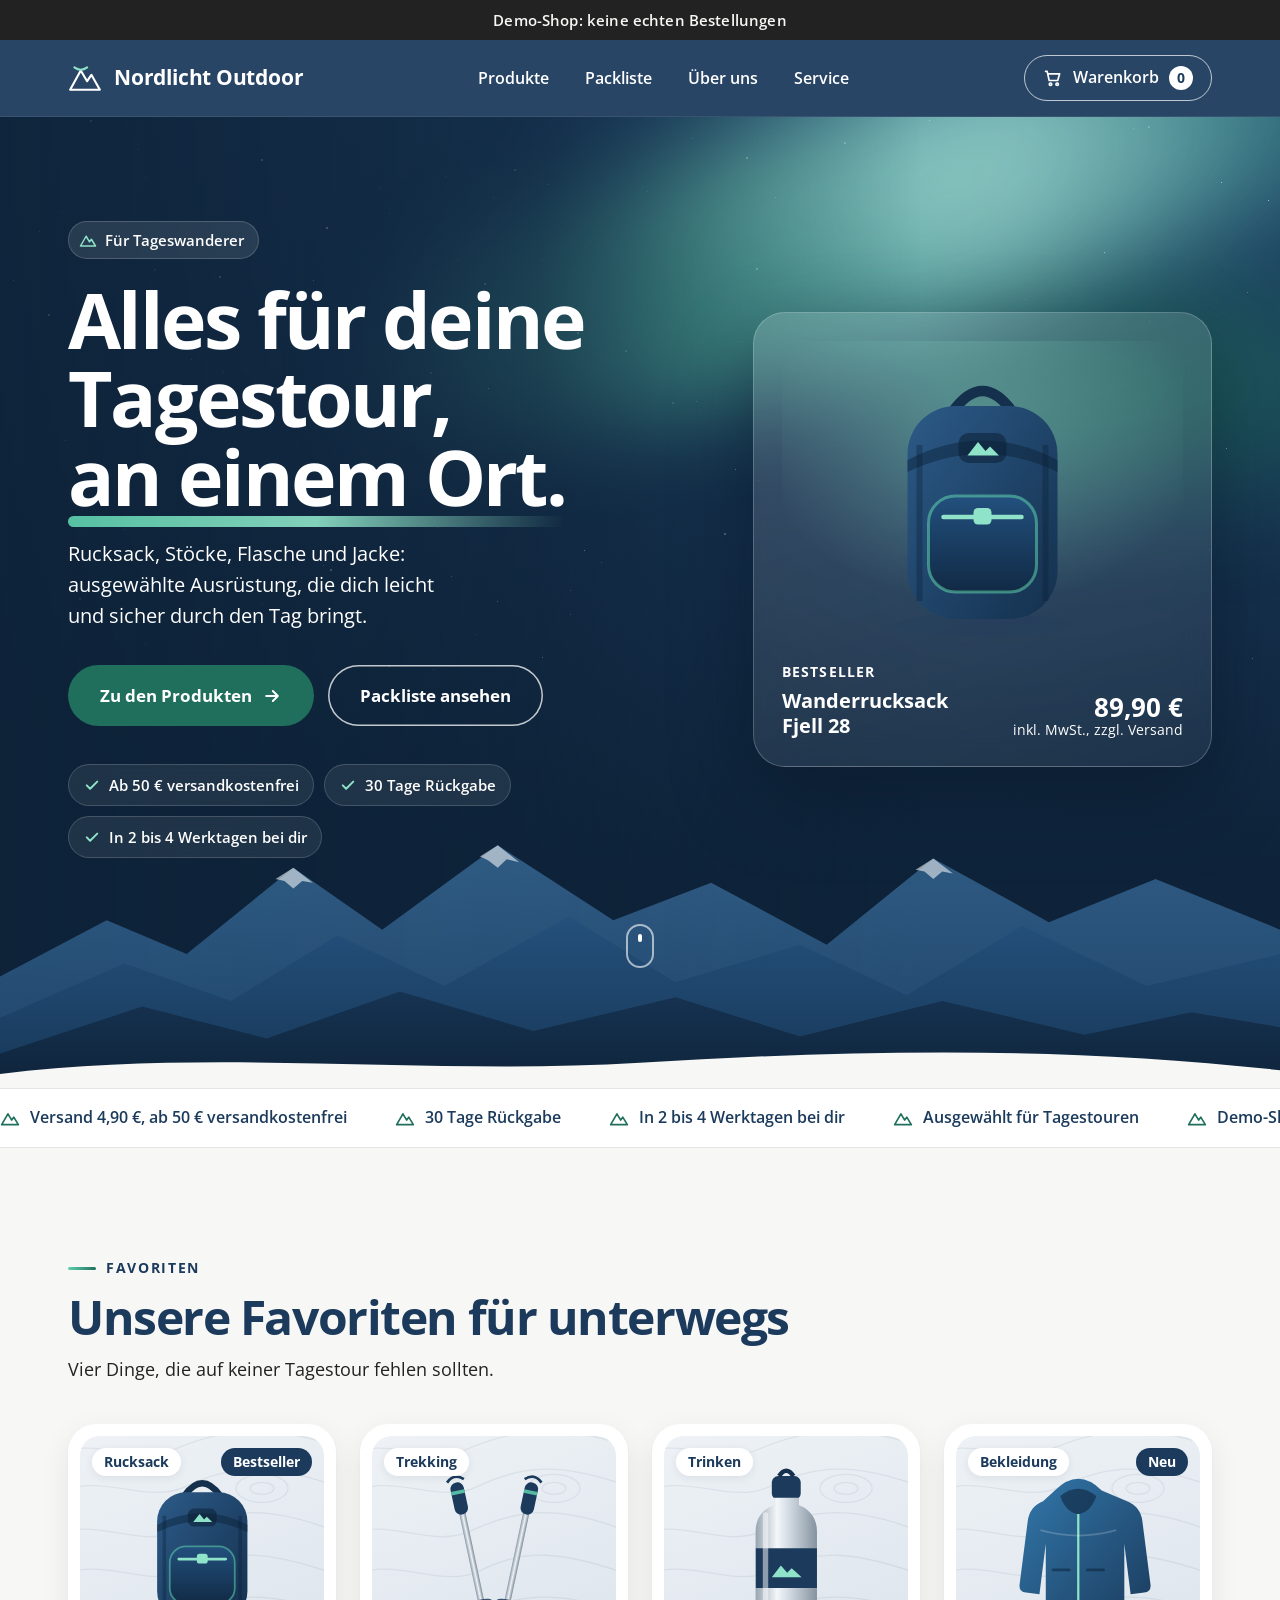
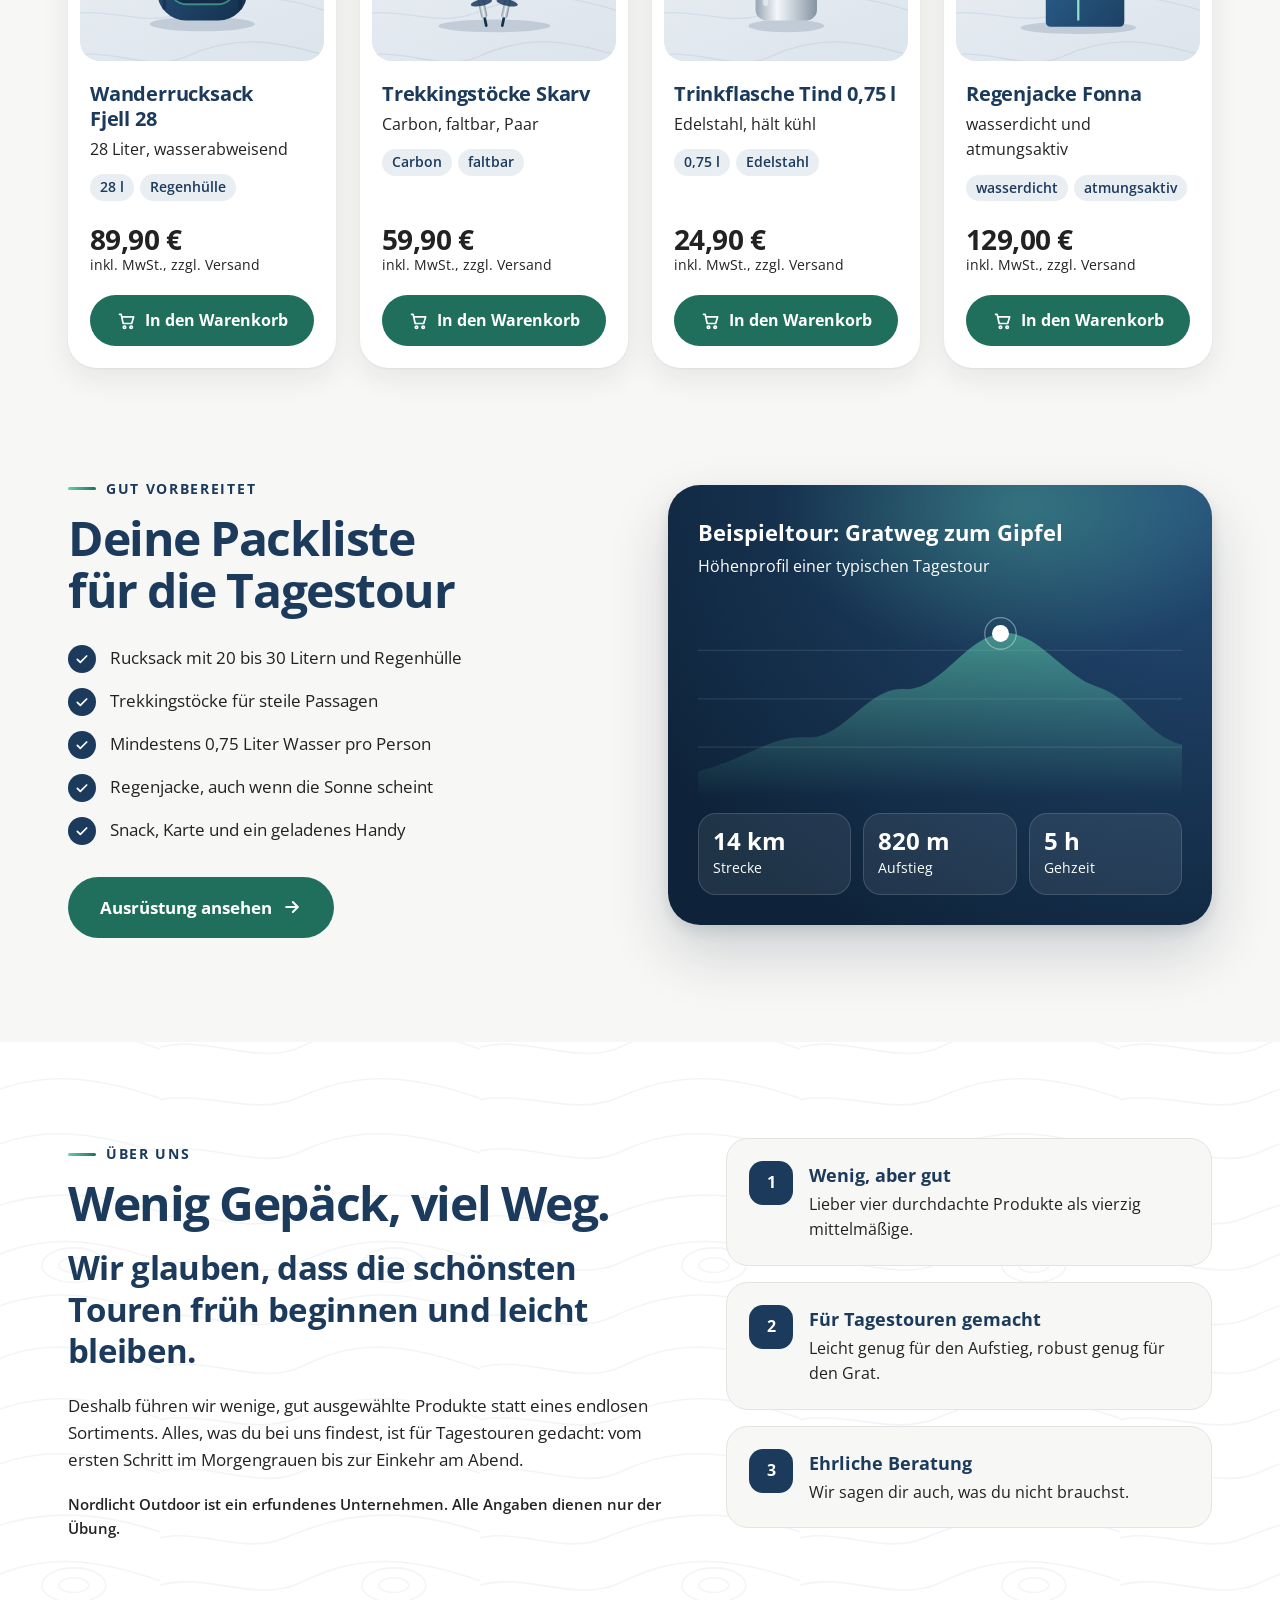
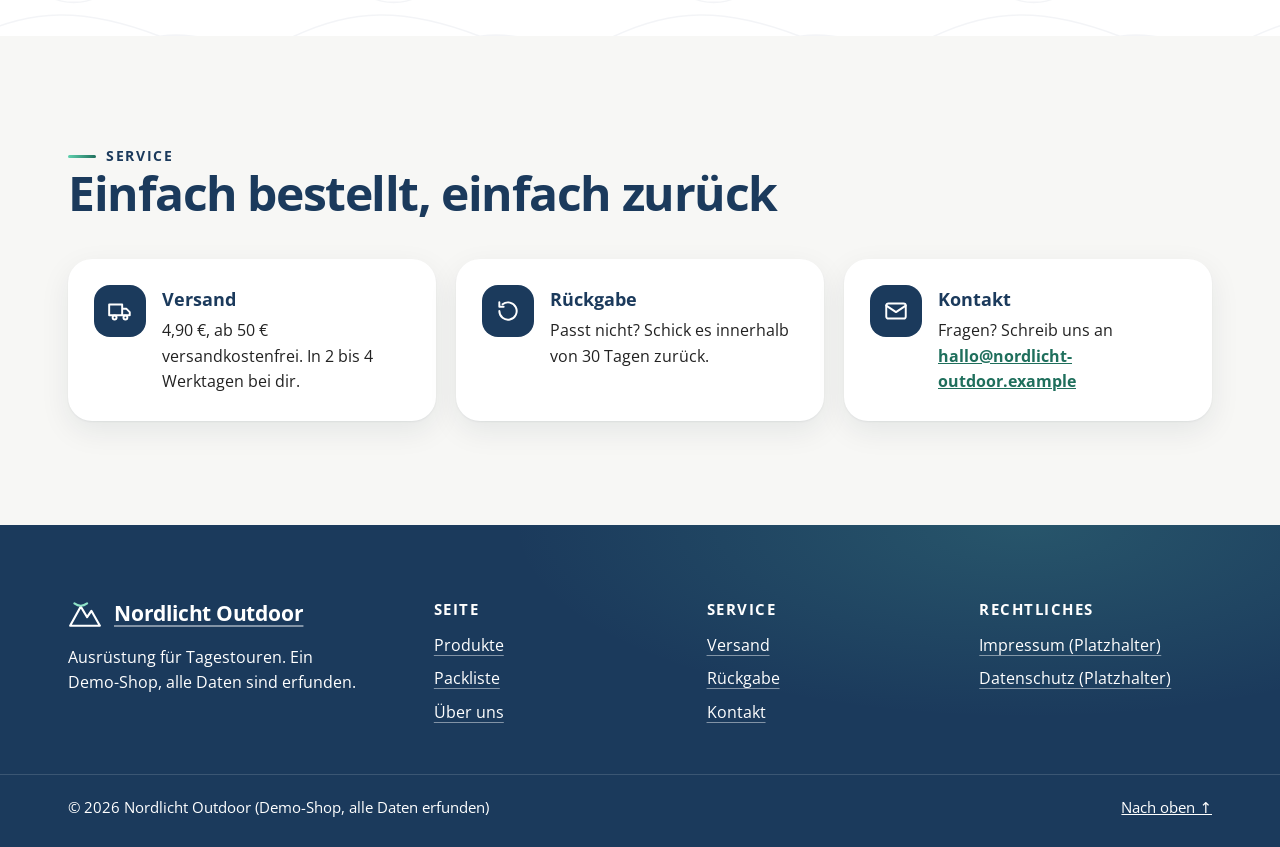
==== commit 82b73781: "Produktseiten für alle vier Produkte anlegen - Je eine Seite pro Produkt in website/produkte/ mit Bi" ====
--- a/website/index.html
+++ b/website/index.html
@@ -12,7 +12,8 @@
   Nur HTML und CSS. Andockpunkte für JavaScript (Mittwoch):
   - data-cart-count   Zähler im Warenkorb-Button
   - data-add-to-cart  Buttons in den Produktkarten; Daten am Artikel: data-id, data-name, data-price, data-category
-  Eine einzige Startseite: Die Navigation springt zu den Abschnitten dieser Seite.
+  Startseite plus eine Seite je Produkt in produkte/. Die Navigation springt zu den Abschnitten dieser Seite,
+  der Produktname in jeder Karte verlinkt auf die Produktseite.
   - data-nav          Navigation, später als Menü fürs Handy
 -->
 <link rel="stylesheet" href="css/style.css">
@@ -127,7 +128,7 @@
 </svg>
             </div>
             <div class="body">
-              <h3>Wanderrucksack Fjell 28</h3>
+              <h3><a href="produkte/wanderrucksack-fjell-28.html">Wanderrucksack Fjell 28</a></h3>
               <p class="info">28 Liter, wasserabweisend</p>
               <ul class="tags" aria-label="Merkmale"><li>28 l</li><li>Regenhülle</li></ul>
               <p class="price">89,90&nbsp;€<small>inkl. MwSt., zzgl. Versand</small></p>
@@ -161,7 +162,7 @@
 </svg>
             </div>
             <div class="body">
-              <h3>Trekkingstöcke Skarv</h3>
+              <h3><a href="produkte/trekkingstoecke-skarv.html">Trekkingstöcke Skarv</a></h3>
               <p class="info">Carbon, faltbar, Paar</p>
               <ul class="tags" aria-label="Merkmale"><li>Carbon</li><li>faltbar</li></ul>
               <p class="price">59,90&nbsp;€<small>inkl. MwSt., zzgl. Versand</small></p>
@@ -190,7 +191,7 @@
 </svg>
             </div>
             <div class="body">
-              <h3>Trinkflasche Tind 0,75 l</h3>
+              <h3><a href="produkte/trinkflasche-tind-075.html">Trinkflasche Tind 0,75 l</a></h3>
               <p class="info">Edelstahl, hält kühl</p>
               <ul class="tags" aria-label="Merkmale"><li>0,75 l</li><li>Edelstahl</li></ul>
               <p class="price">24,90&nbsp;€<small>inkl. MwSt., zzgl. Versand</small></p>
@@ -213,7 +214,7 @@
 </svg>
             </div>
             <div class="body">
-              <h3>Regenjacke Fonna</h3>
+              <h3><a href="produkte/regenjacke-fonna.html">Regenjacke Fonna</a></h3>
               <p class="info">wasserdicht und atmungsaktiv</p>
               <ul class="tags" aria-label="Merkmale"><li>wasserdicht</li><li>atmungsaktiv</li></ul>
               <p class="price">129,00&nbsp;€<small>inkl. MwSt., zzgl. Versand</small></p>
--- a/website/css/style.css
+++ b/website/css/style.css
@@ -140,7 +140,7 @@
 
 /* Produkte */
 .grid { list-style: none; margin: 0; padding: 0; display: grid; grid-template-columns: repeat(4, 1fr); gap: 24px; }
-.card { display: flex; flex-direction: column; height: 100%; border-radius: 28px; background: var(--weiss); box-shadow: var(--schatten); overflow: hidden; transition: transform .3s, box-shadow .3s; }
+.card { position: relative; display: flex; flex-direction: column; height: 100%; border-radius: 28px; background: var(--weiss); box-shadow: var(--schatten); overflow: hidden; transition: transform .3s, box-shadow .3s; }
 .card:hover { transform: translateY(-6px); box-shadow: var(--schatten-hover); }
 .bild { position: relative; margin: 12px 12px 0; aspect-ratio: 1 / .92; border-radius: 20px; background: url("data:image/svg+xml,%3Csvg%20xmlns='http://www.w3.org/2000/svg'%20width='260'%20height='260'%20viewBox='0%200%20260%20260'%3E%3Cg%20fill='none'%20stroke='%231B3A5C'%20stroke-opacity='.075'%20stroke-width='1.3'%3E%3Cpath%20d='M-20%2040c40-26%2080%208%20120-8s90-34%20180%202'/%3E%3Cpath%20d='M-20%2078c48-28%2092%2010%20134-10s82-28%20166%206'/%3E%3Cpath%20d='M-20%20118c44-22%2086%2014%20128-6s88-30%20172%208'/%3E%3Cpath%20d='M-20%20160c50-26%2096%2012%20136-8s78-24%20164%2010'/%3E%3Cpath%20d='M-20%20202c46-22%2090%2010%20132-8s84-26%20168%208'/%3E%3Cpath%20d='M-20%20244c48-24%2094%2012%20134-6s80-24%20166%208'/%3E%3Cellipse%20cx='190'%20cy='70'%20rx='26'%20ry='14'/%3E%3Cellipse%20cx='190'%20cy='70'%20rx='12'%20ry='6'/%3E%3C/g%3E%3C/svg%3E") center / 260px 260px, linear-gradient(160deg, #EEF2F6, #DCE4EC); display: grid; place-items: center; overflow: hidden; }
 .bild svg { width: 74%; height: auto; transition: transform .45s cubic-bezier(.2,.8,.2,1); }
@@ -154,7 +154,42 @@
 .tags li { padding: 2px 10px; border-radius: 999px; background: var(--tint); color: var(--nachtblau); font-size: 14px; font-weight: 600; }
 .price { margin: auto 0 0; padding-top: 16px; font-size: 1.75rem; font-weight: 700; letter-spacing: -.02em; line-height: 1.15; }
 .price small { display: block; margin-top: 2px; font-size: 14px; font-weight: 400; letter-spacing: 0; }
-.card .btn { margin-top: 16px; padding: 13px 14px; font-size: 15.5px; gap: 8px; white-space: nowrap; }
+.card .btn { position: relative; z-index: 2; margin-top: 16px; padding: 13px 14px; font-size: 15.5px; gap: 8px; white-space: nowrap; }
+/* Der Produktname ist der Link zur Produktseite; ::after macht die ganze Karte klickbar, der Button liegt darüber. */
+.card h3 a { color: inherit; text-decoration: none; }
+.card h3 a::after { content: ""; position: absolute; inset: 0; z-index: 1; border-radius: 28px; }
+.card h3 a:hover { text-decoration: underline; text-underline-offset: 4px; }
+.card h3 a:focus-visible { outline: none; text-decoration: underline; text-underline-offset: 4px; }
+.card h3 a:focus-visible::after { outline: 3px solid var(--nachtblau); outline-offset: -3px; }
+
+/* Produktseite */
+.brotkrumen { padding-top: 32px; }
+.brotkrumen ol { list-style: none; margin: 0; padding: 0; display: flex; flex-wrap: wrap; gap: 6px; font-size: 15px; }
+.brotkrumen li + li::before { content: "›"; margin-right: 6px; }
+.brotkrumen a { display: inline; padding: 0; border-radius: 4px; color: var(--tannengruen); font-size: inherit; font-weight: 600; white-space: normal; text-decoration: underline; text-underline-offset: 3px; }
+.brotkrumen a:hover { background: none; text-decoration-thickness: 2px; }
+.brotkrumen [aria-current] { font-weight: 600; }
+.produkt { display: grid; grid-template-columns: 1.05fr .95fr; gap: 56px; align-items: center; margin-top: 28px; }
+.produkt > * { min-width: 0; }
+.produkt .bild { margin: 0; border-radius: 32px; box-shadow: var(--schatten); }
+.produkt .bild svg { width: 66%; }
+.produkt h1 { margin: 0 0 14px; color: var(--nachtblau); font-size: clamp(2.2rem, 4.4vw, 3.4rem); line-height: 1.05; letter-spacing: -.03em; text-wrap: balance; }
+.kurz { margin: 0; max-width: 44ch; font-size: 1.1875rem; }
+.produkt .tags { margin-top: 18px; }
+.produkt .price { margin: 0; padding-top: 28px; font-size: 2.25rem; }
+.versand { list-style: none; margin: 18px 0 0; padding: 0; display: grid; gap: 8px; }
+.versand li { display: flex; gap: 10px; align-items: flex-start; }
+.versand svg { flex: none; width: 20px; height: 20px; margin-top: 3px; color: var(--nachtblau); }
+.produkt .btn { margin-top: 28px; }
+.details { display: grid; grid-template-columns: 1.1fr .9fr; gap: 56px; align-items: start; margin-top: 88px; }
+.details h2 { margin-bottom: 16px; font-size: clamp(1.6rem, 2.6vw, 2.1rem); }
+.details p { margin: 0 0 14px; max-width: 62ch; font-size: 1.0625rem; }
+.daten { width: 100%; border-collapse: collapse; background: var(--weiss); border-radius: 24px; overflow: hidden; box-shadow: var(--schatten); }
+.daten th, .daten td { padding: 14px 20px; text-align: left; vertical-align: top; border-bottom: 1px solid var(--linie); }
+.daten tr:last-child th, .daten tr:last-child td { border-bottom: 0; }
+.daten th { width: 45%; color: var(--nachtblau); font-weight: 700; }
+.zurueck { margin-top: 56px; }
+.zurueck:hover svg { transform: translateX(-4px); }
 
 /* Packliste */
 .packliste { display: grid; grid-template-columns: 1fr 1fr; gap: 56px; align-items: center; }
@@ -234,7 +269,8 @@
   .hero { padding: 64px 0 190px; }
   .hero::before { background: linear-gradient(180deg, rgba(14,35,57,.55) 0%, rgba(14,35,57,.82) 30%, rgba(14,35,57,.82) 62%, rgba(14,35,57,.35) 100%); }
   .aurora { inset: -25% -30% 72% -30%; opacity: .7; }
-  .hero .wrap, .packliste, .ueber .wrap { grid-template-columns: 1fr; gap: 40px; }
+  .hero .wrap, .packliste, .ueber .wrap, .produkt, .details { grid-template-columns: 1fr; gap: 40px; }
+  .produkt .bild { max-width: 560px; }
   .spot { max-width: 460px; }
   .fuss { grid-template-columns: 1fr 1fr; }
   .scroll-hinweis { display: none; }
@@ -269,6 +305,8 @@
   .fuss { grid-template-columns: 1fr; }
   .cart .cart-text { display: none; }
   .lead { font-size: 1.125rem; }
+  .details { margin-top: 64px; }
+  .daten th, .daten td { padding: 12px 16px; }
 }
 @media (max-width: 480px) {
   header.site .logo { grid-column: 1 / -1; }
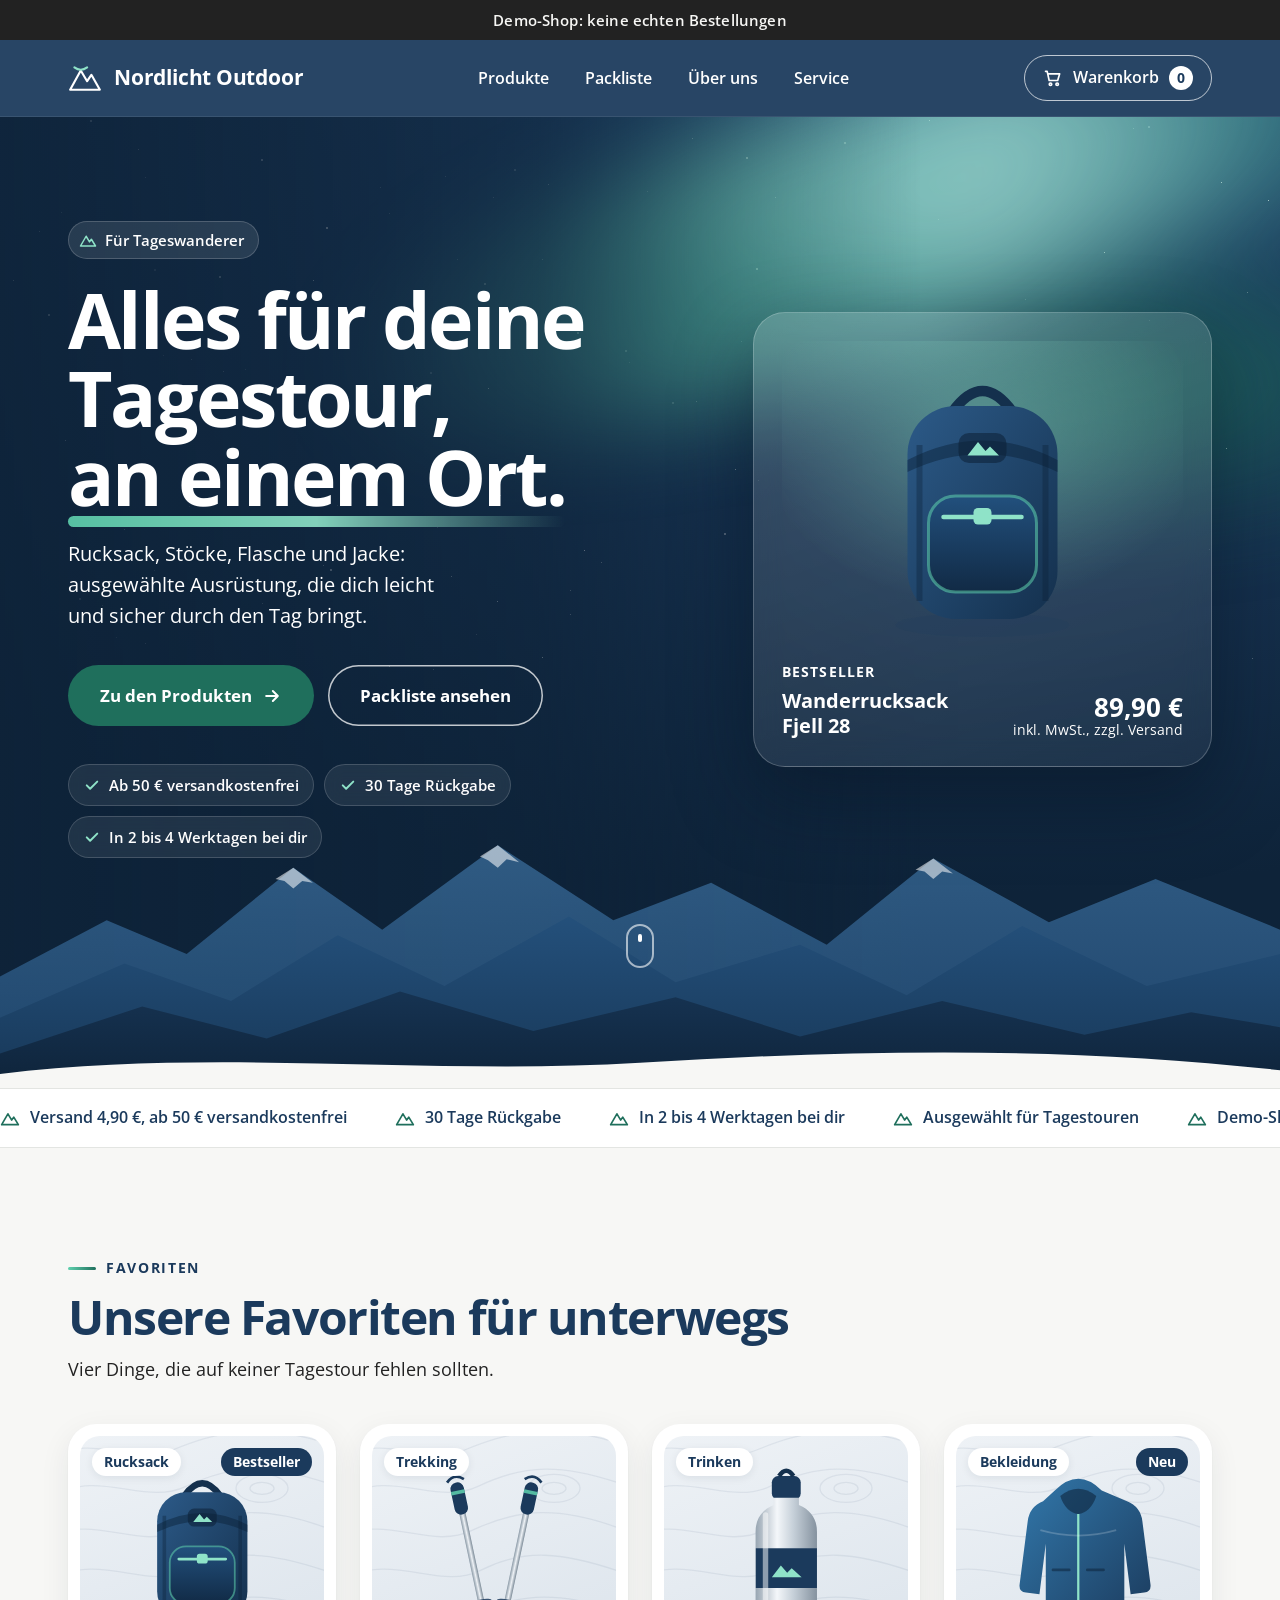
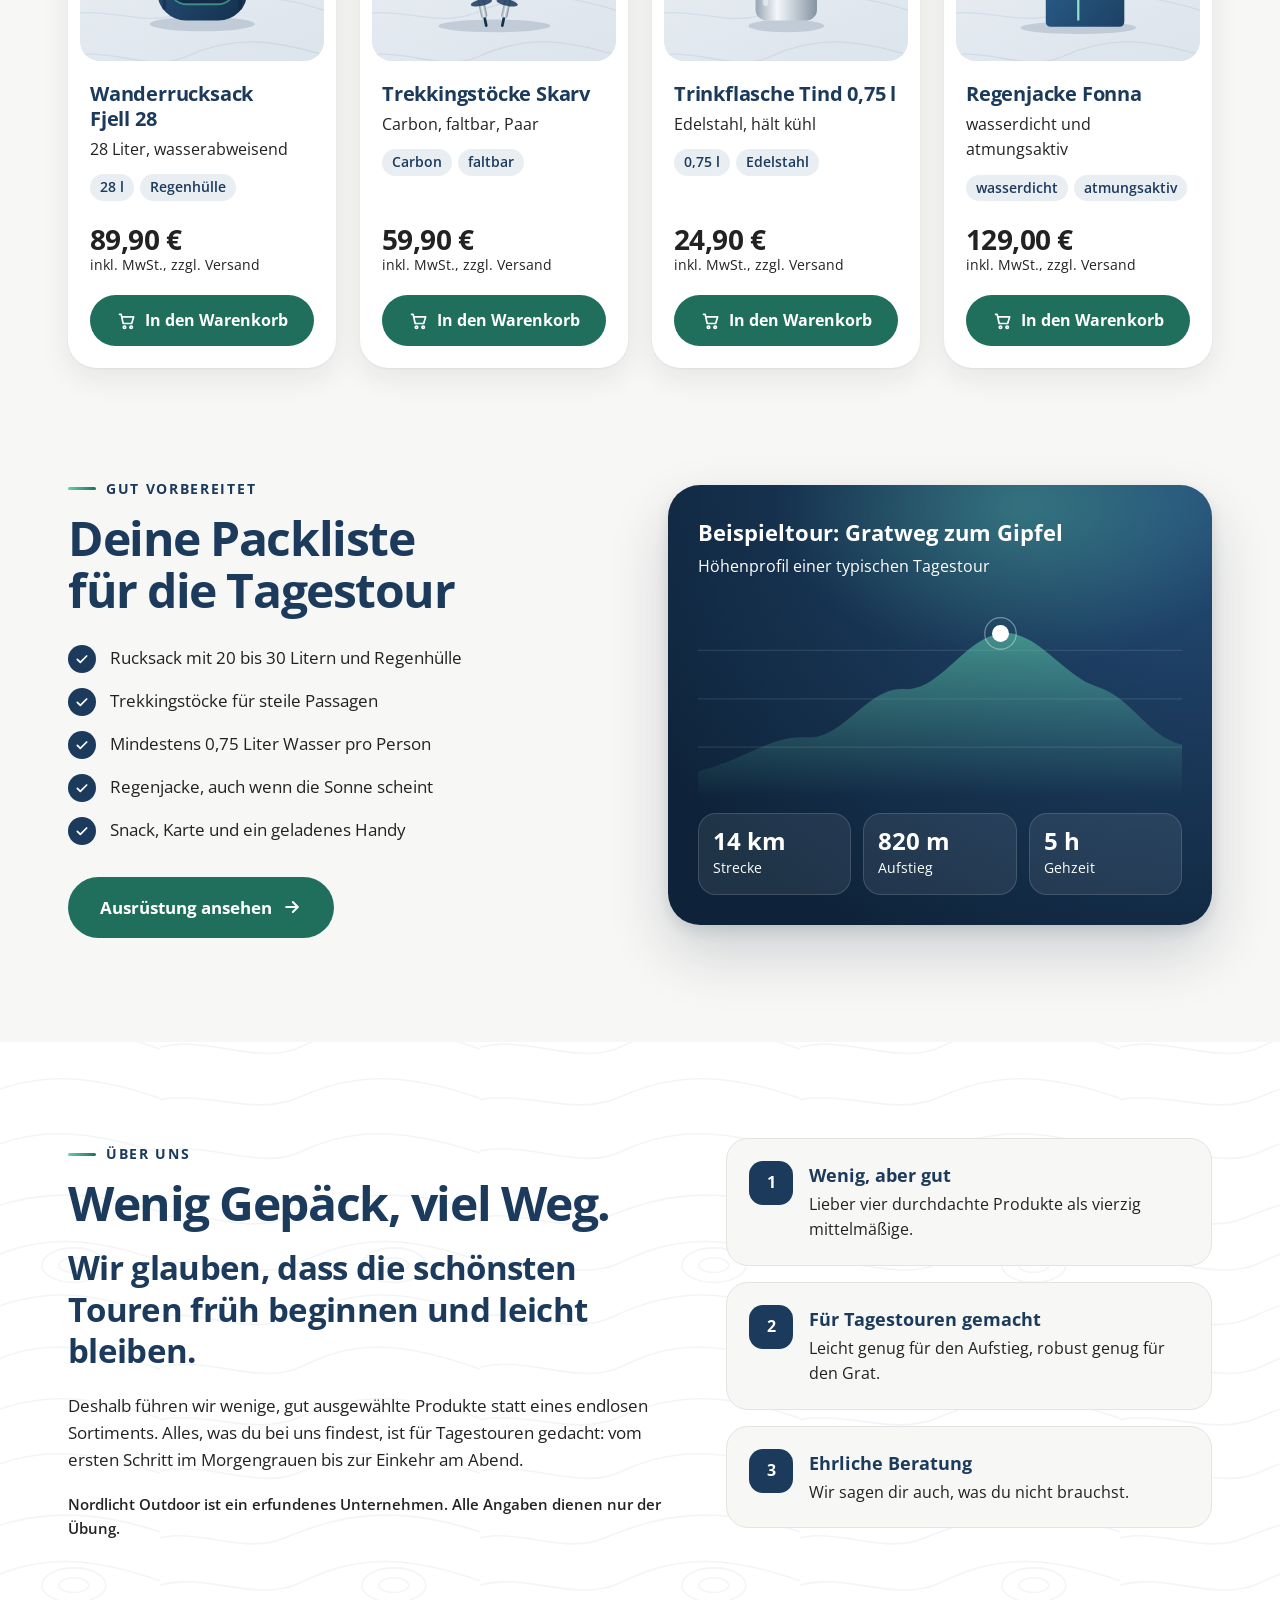
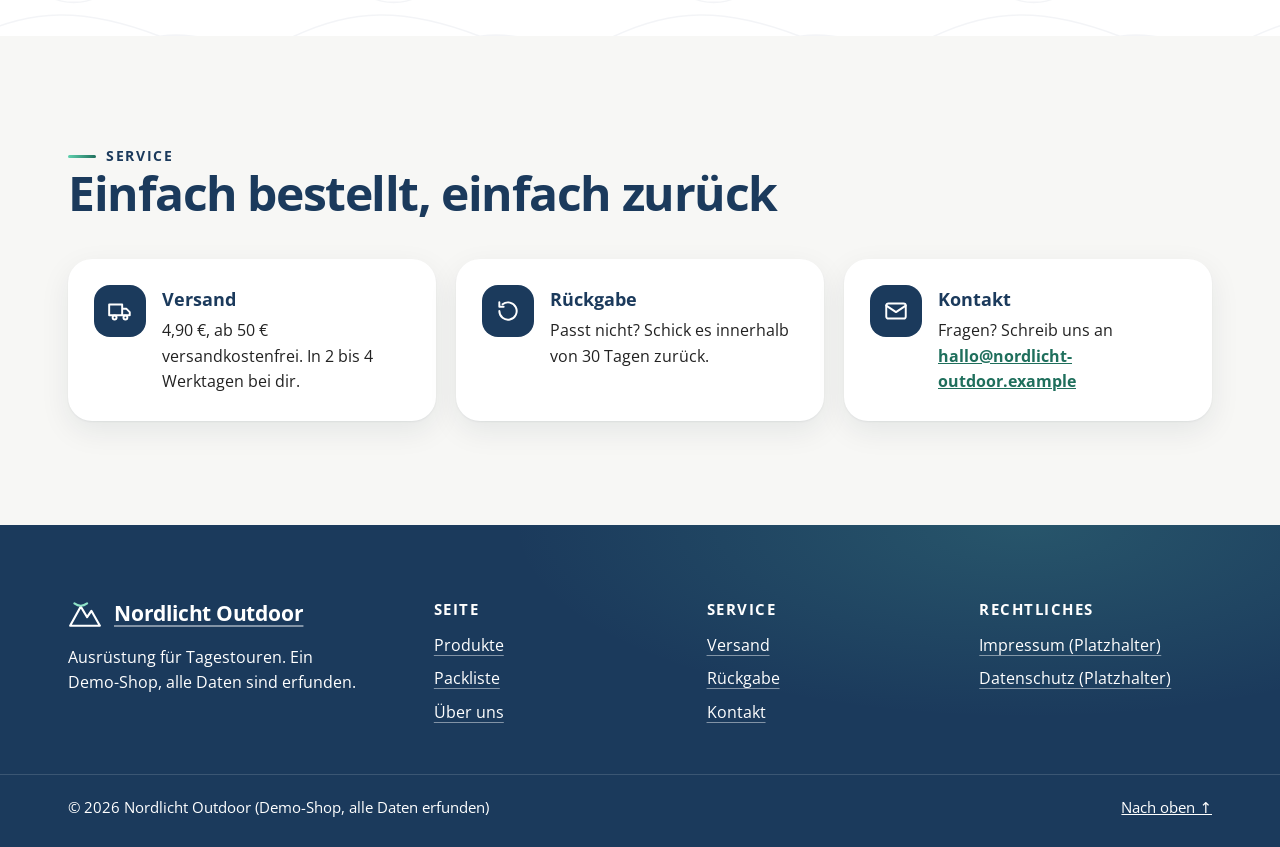
==== commit 457818a5: "Warenkorb mit localStorage und Warenkorb-Seite - "In den Warenkorb" auf Start- und Produktseiten lie" ====
--- a/website/index.html
+++ b/website/index.html
@@ -9,12 +9,12 @@
 <!--
   Nordlicht Outdoor · Startseite · Entwurf v2 (24.11.2026)
   Demo-Shop für den Kurs: Alle Produkte, Preise und Daten sind erfunden.
-  Nur HTML und CSS. Andockpunkte für JavaScript (Mittwoch):
-  - data-cart-count   Zähler im Warenkorb-Button
-  - data-add-to-cart  Buttons in den Produktkarten; Daten am Artikel: data-id, data-name, data-price, data-category
-  Startseite plus eine Seite je Produkt in produkte/. Die Navigation springt zu den Abschnitten dieser Seite,
-  der Produktname in jeder Karte verlinkt auf die Produktseite.
-  - data-nav          Navigation, später als Menü fürs Handy
+  Startseite plus eine Seite je Produkt in produkte/ und warenkorb.html. Die Navigation springt zu den
+  Abschnitten dieser Seite, der Produktname in jeder Karte verlinkt auf die Produktseite.
+  Andockpunkte für js/app.js:
+  - data-nav          Navigation, auf dem Handy als aufklappbares Menü
+  - data-cart-count   Zähler im Warenkorb-Link, zeigt die Anzahl aus dem localStorage
+  - data-add-to-cart  Button "In den Warenkorb"; liest data-id, data-name, data-price vom umgebenden [data-product]
 -->
 <link rel="stylesheet" href="css/style.css">
 <script src="js/app.js" defer></script>
@@ -35,7 +35,7 @@
         <li><a href="#service">Service</a></li>
       </ul>
     </nav>
-    <a class="cart" href="#" aria-label="Warenkorb, 0 Artikel"><svg viewBox="0 0 24 24" aria-hidden="true" fill="none" stroke="currentColor" stroke-width="2" stroke-linecap="round" stroke-linejoin="round"><path d="M3 4h2l2.4 11h10.2L20 7H6.2"/><circle cx="9" cy="19.5" r="1.5"/><circle cx="17" cy="19.5" r="1.5"/></svg><span class="cart-text">Warenkorb</span><span class="cart-count" data-cart-count>0</span></a>
+    <a class="cart" href="warenkorb.html" aria-label="Warenkorb, 0 Artikel"><svg viewBox="0 0 24 24" aria-hidden="true" fill="none" stroke="currentColor" stroke-width="2" stroke-linecap="round" stroke-linejoin="round"><path d="M3 4h2l2.4 11h10.2L20 7H6.2"/><circle cx="9" cy="19.5" r="1.5"/><circle cx="17" cy="19.5" r="1.5"/></svg><span class="cart-text">Warenkorb</span><span class="cart-count" data-cart-count>0</span></a>
   </div>
 </header>
 
--- a/website/css/style.css
+++ b/website/css/style.css
@@ -26,6 +26,7 @@
 html { scroll-behavior: smooth; scroll-padding-top: 96px; }
 body { margin: 0; background: var(--hellgrau); color: var(--text); font-family: "Open Sans", system-ui, sans-serif; font-size: 16px; line-height: 1.6; -webkit-font-smoothing: antialiased; }
 img, svg { display: block; max-width: 100%; }
+[hidden] { display: none !important; }
 .wrap { max-width: 1200px; margin: 0 auto; padding: 0 28px; }
 .skip { position: absolute; left: -9999px; }
 .skip:focus { left: 16px; top: 16px; background: var(--weiss); color: var(--text); padding: 8px 12px; z-index: 50; border-radius: 8px; }
@@ -191,6 +192,44 @@
 .zurueck { margin-top: 56px; }
 .zurueck:hover svg { transform: translateX(-4px); }
 
+/* Meldung nach "In den Warenkorb" (role="status", wird von app.js erzeugt) */
+.meldung { position: fixed; left: 50%; bottom: 24px; z-index: 60; max-width: min(560px, calc(100% - 32px)); padding: 14px 24px; border-radius: 18px; background: var(--nachtblau); color: var(--weiss); font-weight: 600; text-align: center; box-shadow: 0 18px 40px rgba(14,35,57,.35); opacity: 0; transform: translate(-50%, 16px); pointer-events: none; transition: opacity .25s, transform .25s; }
+.meldung.sichtbar { opacity: 1; transform: translate(-50%, 0); }
+
+/* Warenkorb-Seite */
+.warenkorb h1 { margin: 28px 0 32px; color: var(--nachtblau); font-size: clamp(2.2rem, 4.4vw, 3.4rem); line-height: 1.05; letter-spacing: -.03em; }
+.warenkorb h1:focus { outline: none; }
+.wk-hinweis { font-size: 1.125rem; }
+.wk-raster { display: grid; grid-template-columns: 1fr 360px; gap: 40px; align-items: start; }
+.wk-raster > * { min-width: 0; }
+.wk-preise { margin: 0 0 12px; font-size: 15px; }
+.wk-liste { list-style: none; margin: 0; padding: 0; display: grid; gap: 14px; }
+.wk-zeile { display: grid; grid-template-columns: 1fr auto 7.5em auto; gap: 12px 24px; align-items: center; padding: 20px 24px; border-radius: 22px; background: var(--weiss); box-shadow: var(--schatten); }
+.wk-info { display: flex; flex-direction: column; min-width: 0; }
+.wk-name { color: var(--nachtblau); font-size: 1.125rem; font-weight: 700; line-height: 1.3; }
+.wk-einzel { font-size: 15px; }
+.wk-menge { display: inline-flex; align-items: center; gap: 4px; }
+.wk-pm { display: inline-grid; place-items: center; width: 44px; height: 44px; border: 1.5px solid var(--tannengruen); border-radius: 50%; background: var(--weiss); color: var(--tannengruen); font: inherit; font-size: 1.375rem; font-weight: 700; line-height: 1; cursor: pointer; transition: background .2s, color .2s; }
+.wk-pm:hover { background: var(--tannengruen); color: var(--weiss); }
+.wk-pm:disabled { border-color: var(--linie); color: #6B6B6B; background: var(--hellgrau); cursor: not-allowed; }
+.wk-anzahl { min-width: 2.2em; text-align: center; font-size: 1.125rem; font-weight: 700; }
+.wk-summe { text-align: right; font-size: 1.125rem; font-weight: 700; white-space: nowrap; }
+.wk-entfernen { padding: 10px 4px; border: 0; background: none; color: var(--tannengruen); font: inherit; font-weight: 700; text-decoration: underline; text-underline-offset: 4px; cursor: pointer; }
+.wk-entfernen:hover { text-decoration-thickness: 2px; }
+.wk-kasse { position: sticky; top: 110px; padding: 28px; border-radius: 28px; background: var(--weiss); box-shadow: var(--schatten); }
+.wk-kasse h2 { margin-bottom: 18px; font-size: 1.5rem; }
+.wk-total { display: flex; justify-content: space-between; align-items: baseline; gap: 16px; margin: 0; font-size: 1.125rem; font-weight: 700; }
+.wk-total strong { font-size: 1.875rem; letter-spacing: -.02em; white-space: nowrap; }
+.wk-mwst { margin: 2px 0 0; font-size: 14px; text-align: right; }
+.wk-versand { margin: 16px 0 0; padding-top: 16px; border-top: 1px solid var(--linie); font-size: 15px; }
+.wk-kasse .btn { margin-top: 20px; }
+.wk-demo { margin: 14px 0 0; font-size: 14px; }
+.wk-leer, .wk-bestaetigung { max-width: 560px; padding: 32px; border-radius: 28px; background: var(--weiss); box-shadow: var(--schatten); }
+.wk-leer p, .wk-bestaetigung p { margin: 0 0 20px; font-size: 1.125rem; }
+.wk-bestaetigung h2 { margin-bottom: 10px; font-size: 1.75rem; }
+.wk-bestaetigung:focus-visible { outline: 3px solid var(--nachtblau); outline-offset: 3px; }
+.wk-bestaetigung + .wk-leer, .wk-leer + .wk-bestaetigung { margin-top: 20px; }
+
 /* Packliste */
 .packliste { display: grid; grid-template-columns: 1fr 1fr; gap: 56px; align-items: center; }
 .liste { list-style: none; margin: 28px 0 32px; padding: 0; display: grid; gap: 14px; }
@@ -271,6 +310,8 @@
   .aurora { inset: -25% -30% 72% -30%; opacity: .7; }
   .hero .wrap, .packliste, .ueber .wrap, .produkt, .details { grid-template-columns: 1fr; gap: 40px; }
   .produkt .bild { max-width: 560px; }
+  .wk-raster { grid-template-columns: 1fr; gap: 28px; }
+  .wk-kasse { position: static; }
   .spot { max-width: 460px; }
   .fuss { grid-template-columns: 1fr 1fr; }
   .scroll-hinweis { display: none; }
@@ -307,6 +348,11 @@
   .lead { font-size: 1.125rem; }
   .details { margin-top: 64px; }
   .daten th, .daten td { padding: 12px 16px; }
+  .wk-zeile { grid-template-columns: auto 1fr; padding: 18px; }
+  .wk-info { grid-column: 1 / -1; }
+  .wk-summe { grid-column: 2; grid-row: 2; }
+  .wk-entfernen { grid-column: 1 / -1; justify-self: start; }
+  .wk-kasse, .wk-leer, .wk-bestaetigung { padding: 22px; }
 }
 @media (max-width: 480px) {
   header.site .logo { grid-column: 1 / -1; }
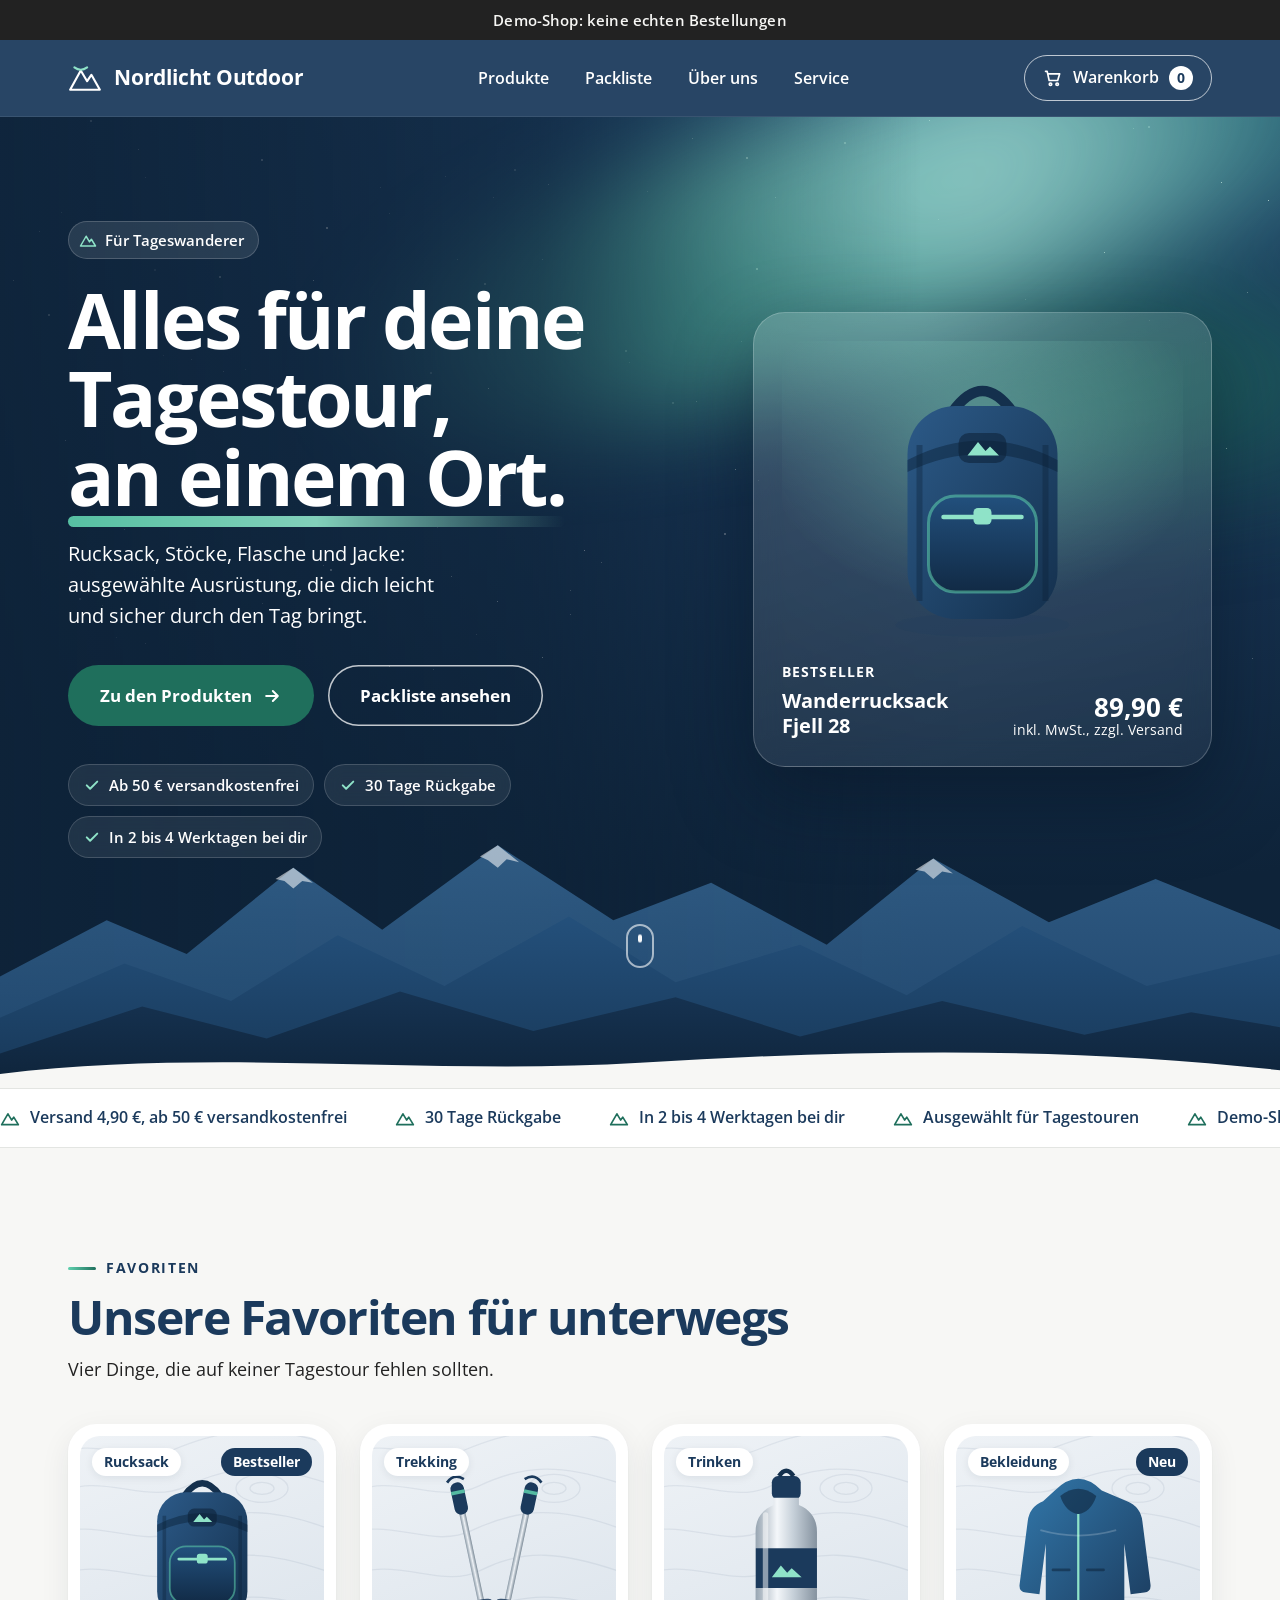
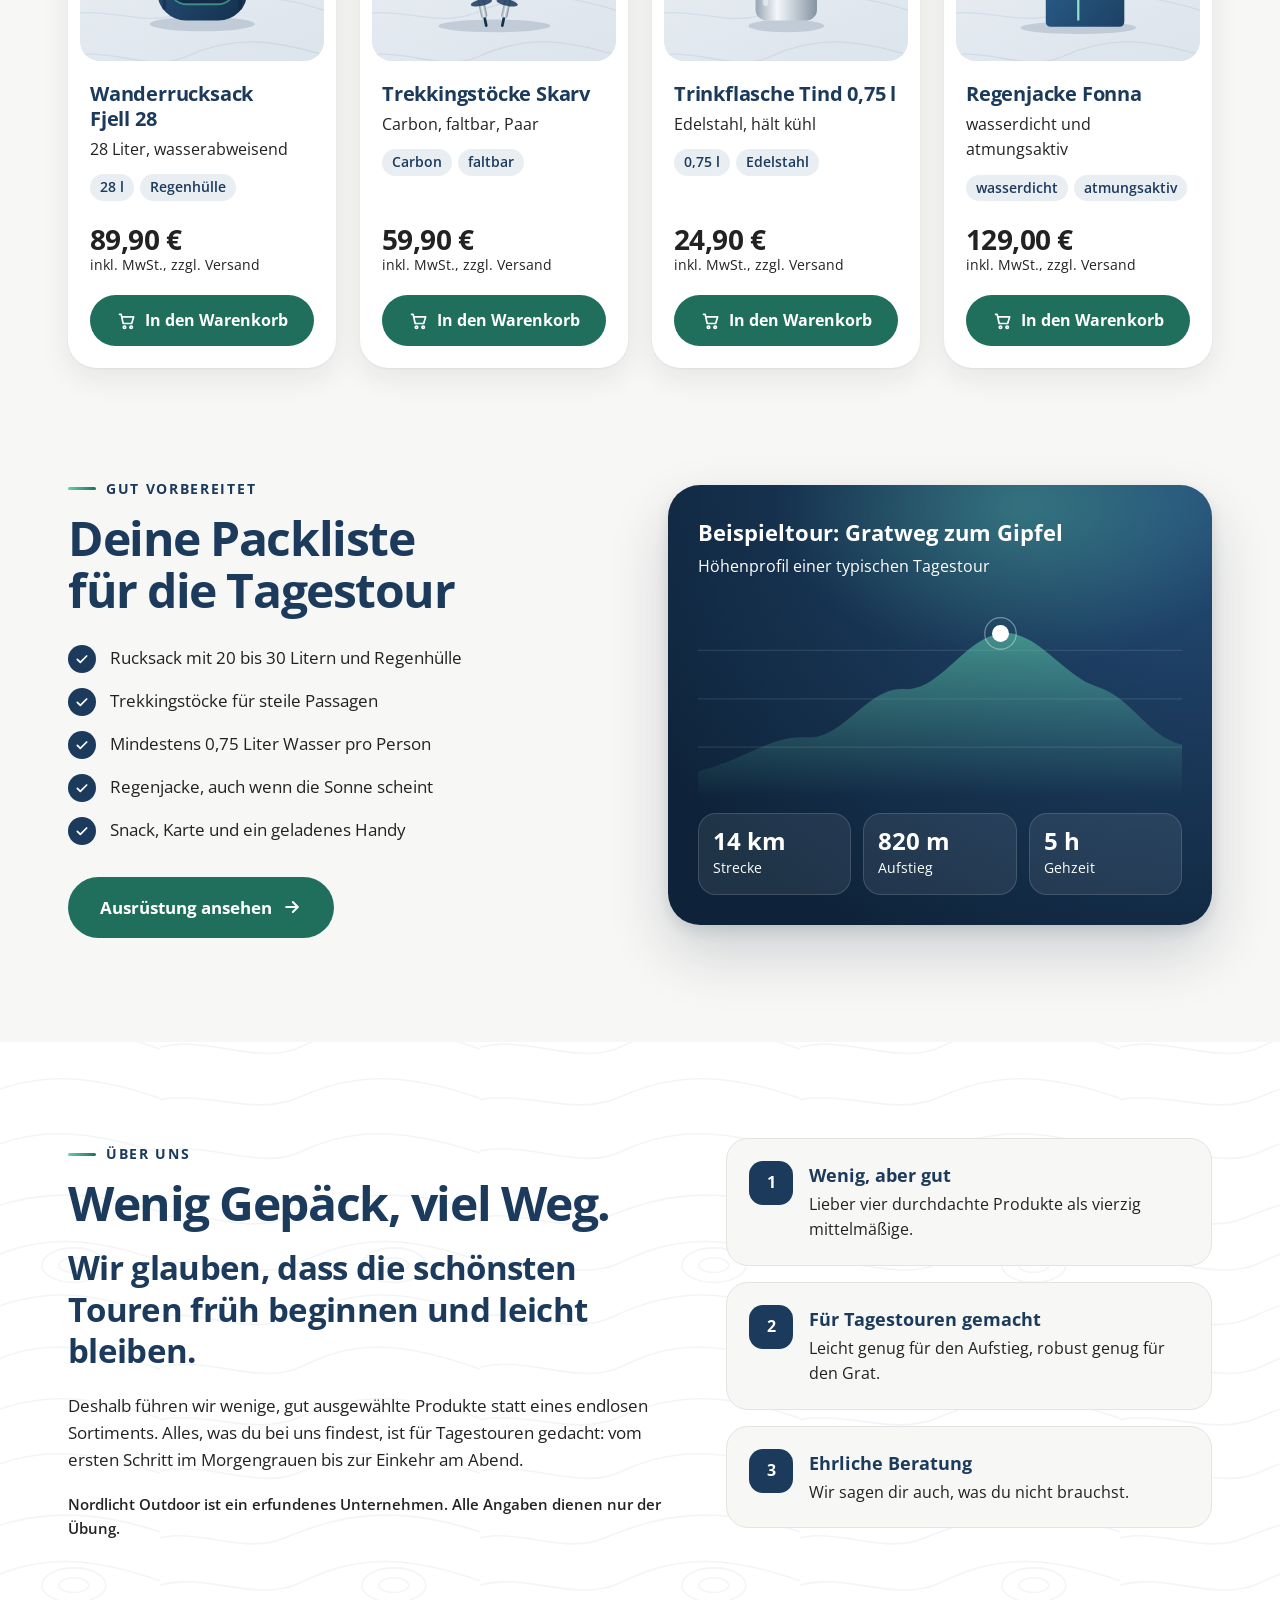
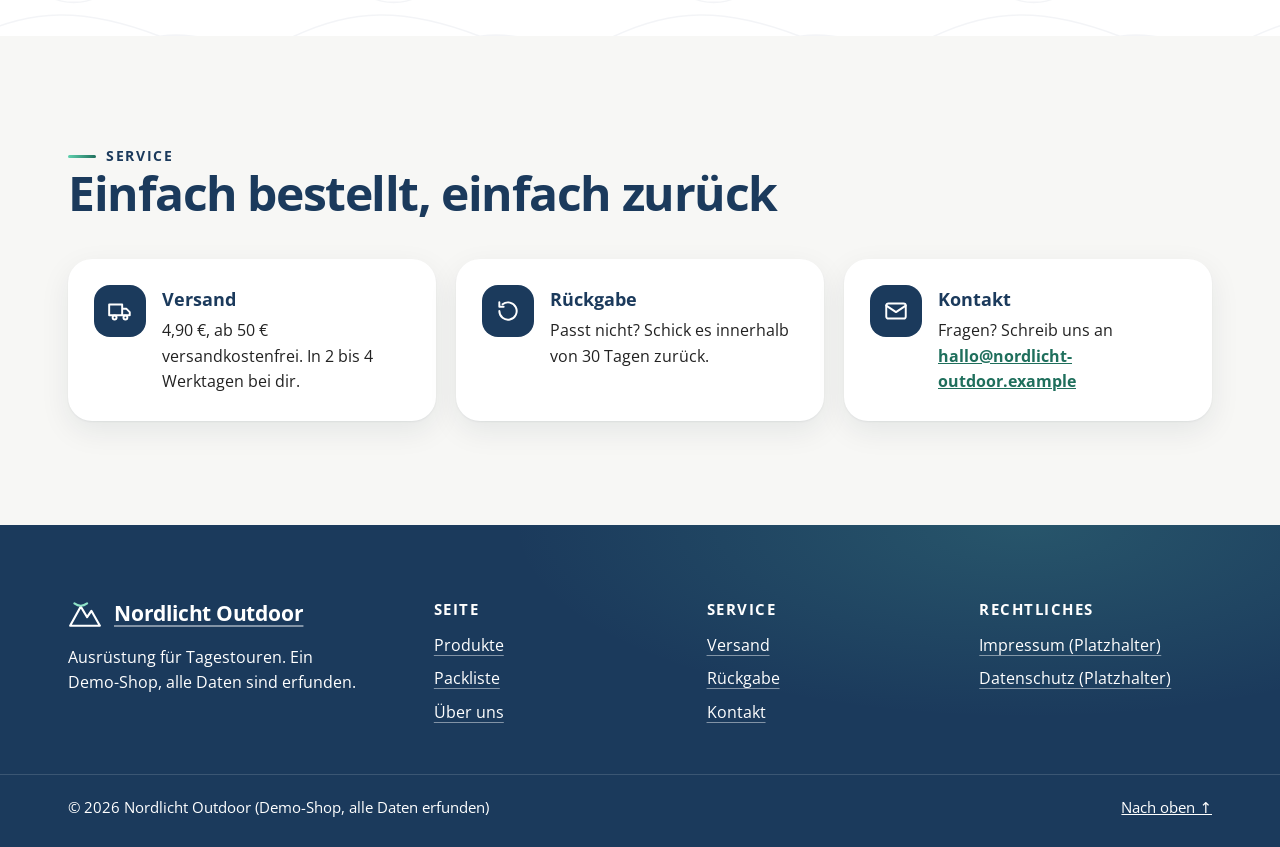
==== commit 22ec18c3: "Favicon als SVG und PNG auf allen Seiten einbinden - Favicon in website/icons/: Berg mit Polarlicht-" ====
--- a/website/index.html
+++ b/website/index.html
@@ -3,7 +3,7 @@
 <head>
 <meta charset="utf-8">
 <meta name="viewport" content="width=device-width, initial-scale=1">
-<meta http-equiv="Content-Security-Policy" content="default-src 'none'; style-src 'self'; script-src 'self'; font-src 'self'; img-src data:">
+<meta http-equiv="Content-Security-Policy" content="default-src 'none'; style-src 'self'; script-src 'self'; font-src 'self'; img-src 'self' data:">
 <meta name="description" content="Demo-Shop für Wanderausrüstung: Rucksäcke, Trekkingstöcke, Trinkflaschen und Regenjacken für deine Tagestour.">
 <title>Nordlicht Outdoor – Alles für deine Tagestour, an einem Ort.</title>
 <!--
@@ -17,6 +17,9 @@
   - data-add-to-cart  Button "In den Warenkorb"; liest data-id, data-name, data-price vom umgebenden [data-product]
 -->
 <link rel="stylesheet" href="css/style.css">
+<link rel="icon" href="icons/favicon-32.png" type="image/png" sizes="32x32">
+<link rel="icon" href="icons/favicon.svg" type="image/svg+xml">
+<link rel="apple-touch-icon" href="icons/apple-touch-icon.png">
 <script src="js/app.js" defer></script>
 </head>
 <body>
